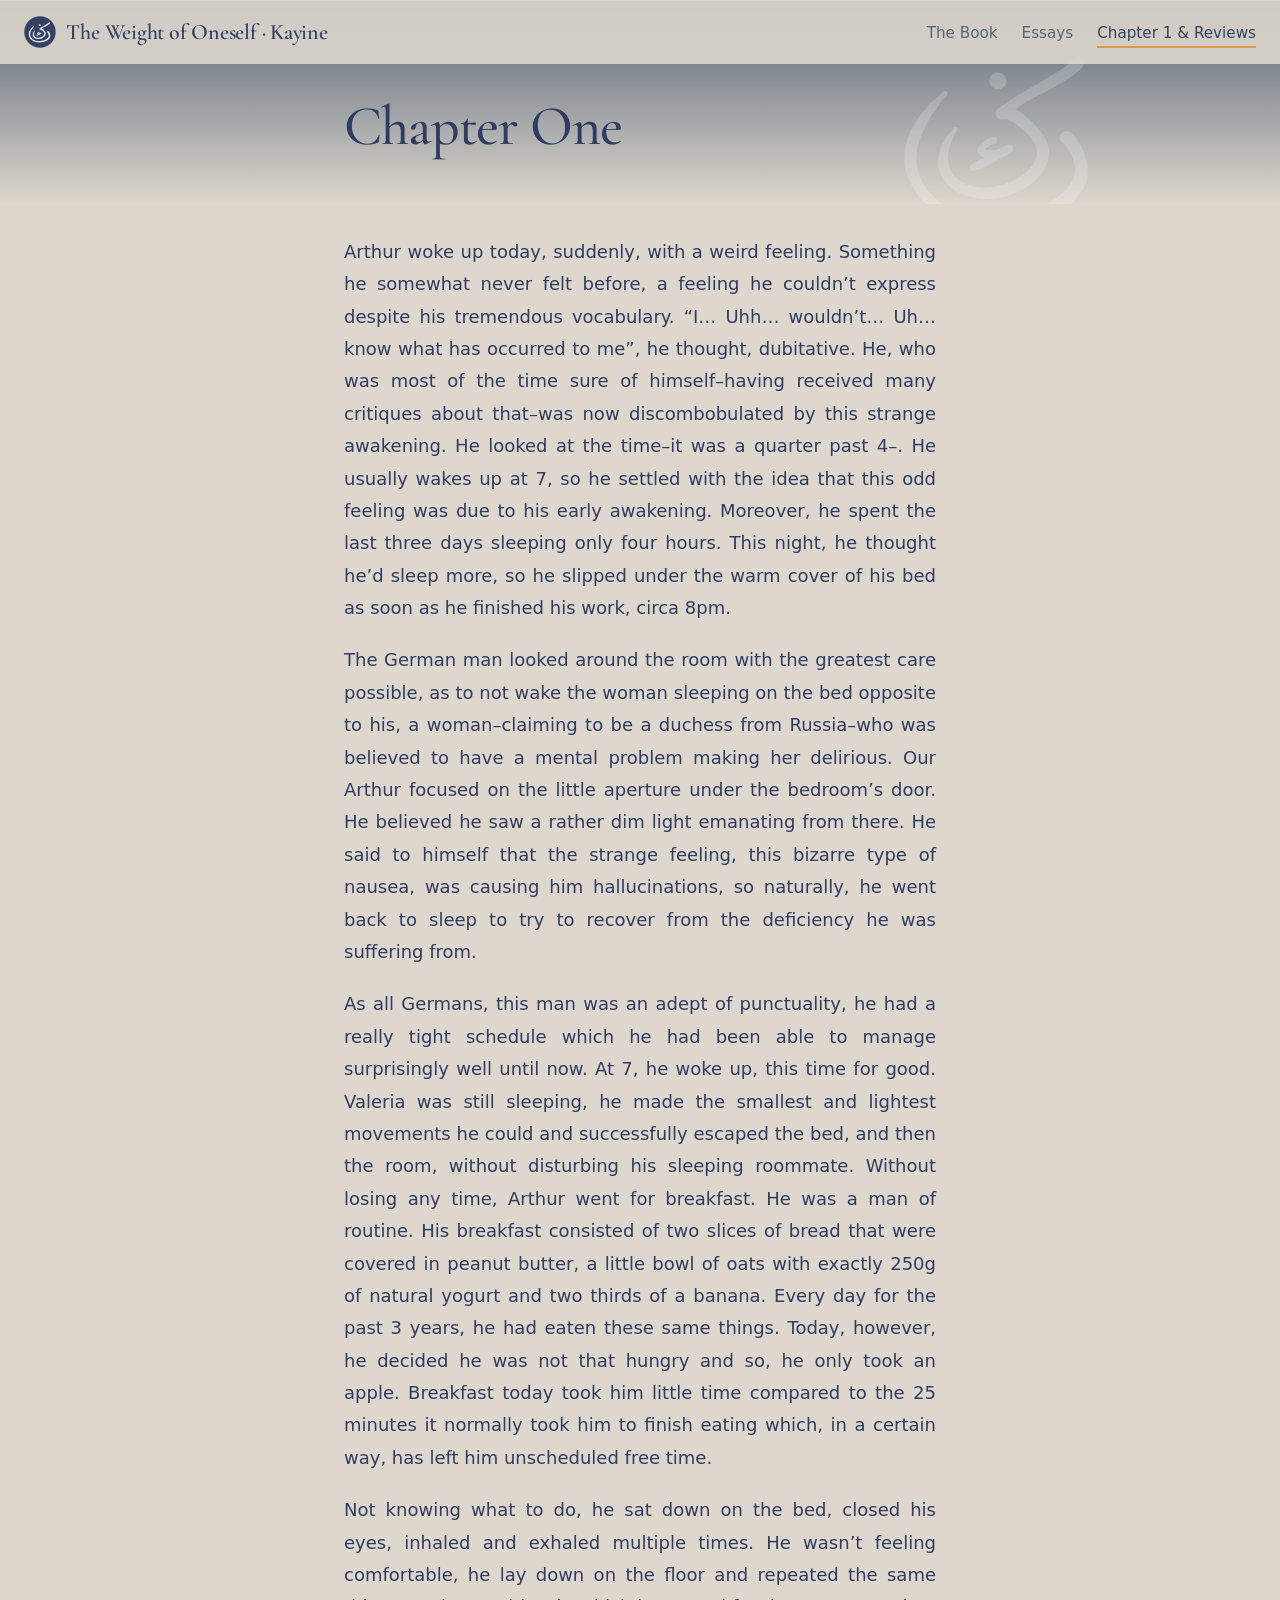
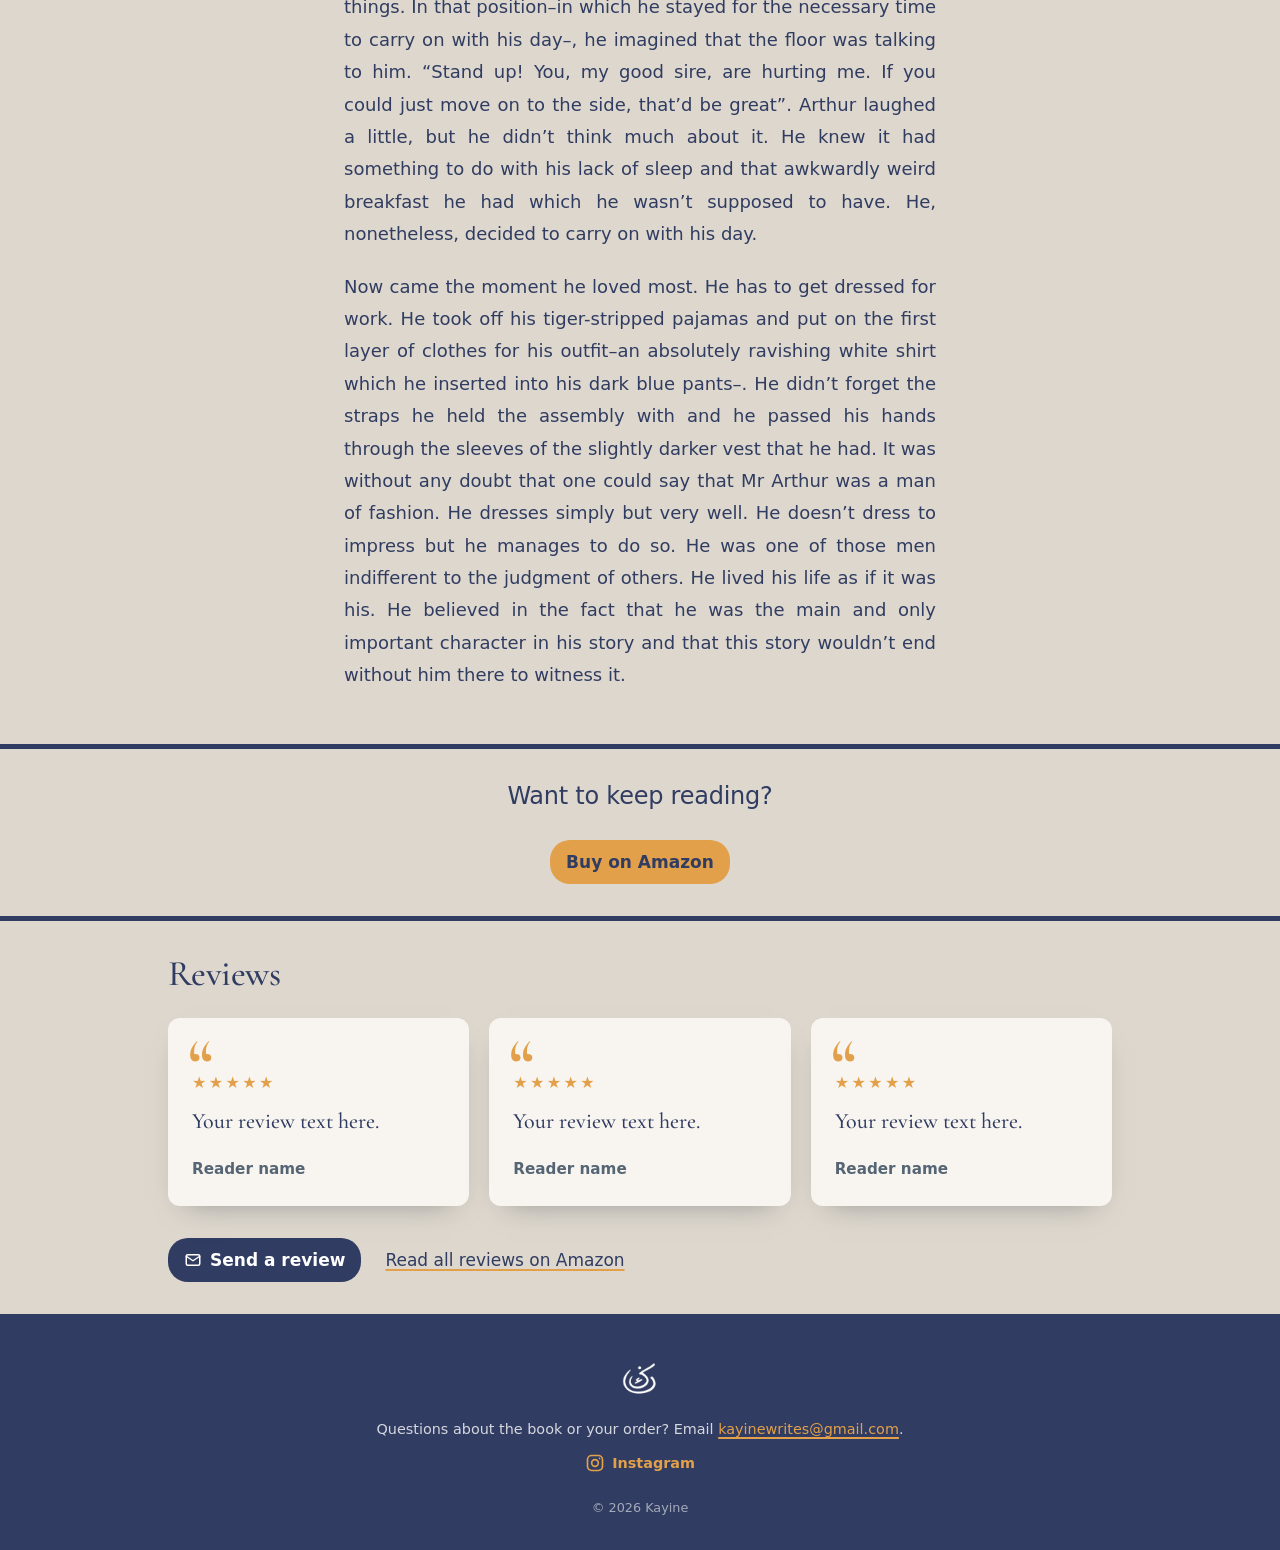
==== chapter-1.html @ fe07bfbf "Add files via upload" ====
<!DOCTYPE html>
<html lang="en">
<head>
<meta charset="utf-8">
<meta name="viewport" content="width=device-width, initial-scale=1, viewport-fit=cover">
<title>Chapter 1 & Reviews – The Weight of Oneself</title>
<meta name="description" content="Read the first chapter of The Weight of Oneself by Kayine, and what readers say.">
<link rel="preconnect" href="https://fonts.googleapis.com">
<link href="https://fonts.googleapis.com/css2?family=Cormorant+Garamond:wght@500;600&display=swap" rel="stylesheet">
<link rel="icon" href="favicon.ico" sizes="any">
<link rel="icon" type="image/png" sizes="32x32" href="favicon-32.png">
<link rel="apple-touch-icon" href="apple-touch-icon.png">
<link rel="stylesheet" href="style.css">
</head>
<body>
<nav><div class="wrap"><a class="brand" href="index.html"><img class="brand-logo" src="logo.png" alt="" width="32" height="32"><span>The Weight of Oneself · Kayine</span></a><ul><li><a href="index.html">The Book</a></li><li><a href="essays.html">Essays</a></li><li><a href="chapter-1.html" aria-current="page">Chapter 1 &amp; Reviews</a></li></ul></div></nav>
<main>
<header class="pagehead"><div class="wrap narrow"><h1 class="page">Chapter One</h1></div></header>
<section class="story chapter essayspart"><div class="wrap">
<p>Arthur woke up today, suddenly, with a weird feeling. Something he somewhat never felt before, a feeling he couldn’t express despite his tremendous vocabulary. “I… Uhh… wouldn’t… Uh… know what has occurred to me”, he thought, dubitative. He, who was most of the time sure of himself–having received many critiques about that–was now discombobulated by this strange awakening. He looked at the time–it was a quarter past 4–. He usually wakes up at 7, so he settled with the idea that this odd feeling was due to his early awakening. Moreover, he spent the last three days sleeping only four hours. This night, he thought he’d sleep more, so he slipped under the warm cover of his bed as soon as he finished his work, circa 8pm.</p>
<p>The German man looked around the room with the greatest care possible, as to not wake the woman sleeping on the bed opposite to his, a woman–claiming to be a duchess from Russia–who was believed to have a mental problem making her delirious. Our Arthur focused on the little aperture under the bedroom’s door. He believed he saw a rather dim light emanating from there. He said to himself that the strange feeling, this bizarre type of nausea, was causing him hallucinations, so naturally, he went back to sleep to try to recover from the deficiency he was suffering from.</p>
<p>As all Germans, this man was an adept of punctuality, he had a really tight schedule which he had been able to manage surprisingly well until now. At 7, he woke up, this time for good. Valeria was still sleeping, he made the smallest and lightest movements he could and successfully escaped the bed, and then the room, without disturbing his sleeping roommate. Without losing any time, Arthur went for breakfast. He was a man of routine. His breakfast consisted of two slices of bread that were covered in peanut butter, a little bowl of oats with exactly 250g of natural yogurt and two thirds of a banana. Every day for the past 3 years, he had eaten these same things. Today, however, he decided he was not that hungry and so, he only took an apple. Breakfast today took him little time compared to the 25 minutes it normally took him to finish eating which, in a certain way, has left him unscheduled free time.</p>
<p>Not knowing what to do, he sat down on the bed, closed his eyes, inhaled and exhaled multiple times. He wasn’t feeling comfortable, he lay down on the floor and repeated the same things. In that position–in which he stayed for the necessary time to carry on with his day–, he imagined that the floor was talking to him. “Stand up! You, my good sire, are hurting me. If you could just move on to the side, that’d be great”. Arthur laughed a little, but he didn’t think much about it. He knew it had something to do with his lack of sleep and that awkwardly weird breakfast he had which he wasn’t supposed to have. He, nonetheless, decided to carry on with his day.</p>
<p>Now came the moment he loved most. He has to get dressed for work. He took off his tiger-stripped pajamas and put on the first layer of clothes for his outfit–an absolutely ravishing white shirt which he inserted into his dark blue pants–. He didn’t forget the straps he held the assembly with and he passed his hands through the sleeves of the slightly darker vest that he had. It was without any doubt that one could say that Mr Arthur was a man of fashion. He dresses simply but very well. He doesn’t dress to impress but he manages to do so. He was one of those men indifferent to the judgment of others. He lived his life as if it was his. He believed in the fact that he was the main and only important character in his story and that this story wouldn’t end without him there to witness it.</p>
</div></section>
<section class="cta"><div class="wrap"><p>Want to keep reading?</p>
<a class="buy" href="https://amzn.eu/d/0gb8DovP" target="_blank" rel="noopener">Buy on Amazon</a></div></section>
<section class="story"><div class="wrap wide">
<h2>Reviews</h2>
<!-- Example of how reviews look. Real reviews are added in reviews.js and replace these three. -->
<div class="reviews" id="reviews">
<figure class="review"><div class="stars" role="img" aria-label="5 out of 5 stars">★★★★★</div><blockquote>Your review text here.</blockquote><figcaption>Reader name</figcaption></figure>
<figure class="review"><div class="stars" role="img" aria-label="5 out of 5 stars">★★★★★</div><blockquote>Your review text here.</blockquote><figcaption>Reader name</figcaption></figure>
<figure class="review"><div class="stars" role="img" aria-label="5 out of 5 stars">★★★★★</div><blockquote>Your review text here.</blockquote><figcaption>Reader name</figcaption></figure>
</div>
<div class="actions">
<a class="buy dark" href="mailto:kayinewrites@gmail.com?subject=Review%20of%20The%20Weight%20of%20Oneself&body=Your%20name%3A%0A%0AYour%20review%3A%0A"><svg viewBox="0 0 24 24" width="18" height="18" fill="none" stroke="currentColor" stroke-width="2" stroke-linecap="round" stroke-linejoin="round" aria-hidden="true"><rect x="3" y="5" width="18" height="14" rx="2"/><path d="m3 7 9 6 9-6"/></svg>Send a review</a>
<a href="https://amzn.eu/d/0gb8DovP" target="_blank" rel="noopener">Read all reviews on Amazon</a>
</div>
<script src="reviews.js"></script>
</div></section>
</main>
<footer>
<img class="foot-mark" src="mark-white.png" alt="Kayine" width="48" height="48">
<p class="contact">Questions about the book or your order? Email <a href="mailto:kayinewrites@gmail.com">kayinewrites@gmail.com</a>.</p>
<p class="social"><a href="https://www.instagram.com/itskayine/" target="_blank" rel="noopener" aria-label="Kayine on Instagram"><svg viewBox="0 0 24 24" width="20" height="20" fill="none" stroke="currentColor" stroke-width="2" stroke-linecap="round" stroke-linejoin="round" aria-hidden="true"><rect x="3" y="3" width="18" height="18" rx="5"/><circle cx="12" cy="12" r="4"/><circle cx="17.5" cy="6.5" r="1" fill="currentColor" stroke="none"/></svg><span>Instagram</span></a></p>
<p class="copy">© 2026 Kayine</p>
</footer>
</body>
</html>
---- style.css ----
/* Design tokens (colors, fonts) */
:root{
  color-scheme: light;
  --bg: #f8f5f0;
  --ink: #303c61;
  --soft: #566574;
  --link: #303c61;
  --lamp: #e3a04a;
  --lampink: #303c61;
  --haze: #e9eef3;
  --brand: #303c61;
  --line: #ddd7cd;
  --serif: "Cormorant Garamond", Georgia, "Times New Roman", serif;
  --sans: system-ui, -apple-system, "Segoe UI", Roboto, sans-serif;
  box-sizing: border-box;
  padding-top: env(safe-area-inset-top, 0px);
  padding-bottom: env(safe-area-inset-bottom, 0px);
}

/* Base */
html{
  height: 100%;
  scroll-padding-top: env(safe-area-inset-top, 0px);
}

*,
*::before,
*::after{
  box-sizing: inherit;
}

body{
  margin: 0;
  background: var(--bg);
  color: var(--ink);
  font: 400 1.0625rem/1.65 var(--sans);
  letter-spacing: 0;
  -webkit-font-smoothing: antialiased;
  display: flex;
  flex-direction: column;
  min-height: 100%;
}

/* Links */
a,
a:visited{
  color: var(--link);
  text-decoration: underline;
  text-decoration-color: var(--lamp);
  text-decoration-thickness: 2px;
  text-underline-offset: .2em;
}

a:hover{
  color: var(--ink);
  text-decoration-color: var(--ink);
}

a:focus-visible{
  outline: 3px solid var(--ink);
  outline-offset: 3px;
}

/* Layout */
.wrap{
  max-width: 62rem;
  margin: 0 auto;
  padding: 0 1.5rem;
}

/* Navigation */
nav{
  border-bottom: 1px solid var(--line);
}

nav .wrap{
  display: flex;
  flex-wrap: wrap;
  gap: .5rem 1.75rem;
  align-items: center;
  justify-content: space-between;
  padding-top: 1rem;
  padding-bottom: 1rem;
  position: fixed;
  top: 0;
  left: 0;
  right: 0;
  width: 100%;
  max-width: none;
  z-index: 10;
  opacity: .9;
  background: var(--line);
  padding-top: calc(1rem + env(safe-area-inset-top, 0px));
  view-transition-name: site-nav;
}

nav a,
nav a:visited{
  text-decoration: none;
}

.brand,
.brand:visited{
  display: inline-flex;
  align-items: center;
  gap: .65rem;
  font: 600 1.375rem/1.2 var(--serif);
  letter-spacing: -.01em;
  color: var(--ink);
}

nav ul{
  display: flex;
  gap: 1.5rem;
  list-style: none;
  margin: 0;
  padding: 0;
  flex-wrap: wrap;
}

nav a:not(.brand),
nav a:not(.brand):visited{
  color: var(--soft);
  font-size: .95rem;
  padding: .25rem 0;
  border-bottom: 2px solid transparent;
}

nav a[aria-current="page"],
nav a[aria-current="page"]:visited{
  color: var(--link);
  border-color: var(--lamp);
}

nav a:not(.brand):hover{
  color: var(--ink);
}

/* Home page hero */
.hero{
  background: linear-gradient(180deg, var(--soft), var(--line));
  padding: 6rem 0 4.5rem;
}

.hero .wrap{
  display: grid;
  grid-template-columns: minmax(0, 5fr) minmax(0, 6fr);
  gap: 3.5rem;
  align-items: center;
}

.cover{
  width: 100%;
  max-width: 23rem;
  height: auto;
  display: block;
  margin: 0 auto;
  border-radius: 2px;
  box-shadow: 0 30px 60px -20px rgba(29, 39, 51, .45), 0 8px 20px -8px rgba(29, 39, 51, .3);
}

/* Headings */
h1,
h2{
  font-family: var(--serif);
  font-optical-sizing: auto;
  font-weight: 500;
}

/* Headings */
h1{
  font-size: clamp(2.75rem, 7vw, 5rem);
  line-height: 1.05;
  letter-spacing: -.02em;
  margin: 0 0 1rem;
}

h1.page{
  font-size: clamp(2.25rem, 5vw, 3.5rem);
}

h2{
  font-size: 2.25rem;
  line-height: 1.15;
  letter-spacing: -.015em;
  margin: 0 0 1.5rem;
}

/* Hero text */
.by{
  font-size: 1.125rem;
  color: var(--soft);
  margin: 0 0 1.75rem;
}

.hook{
  font-size: 1.375rem;
  line-height: 1.45;
  margin: 0 0 2.25rem;
  max-width: 30rem;
}

/* Buttons */
.buy,
.buy:visited{
  display: inline-block;
  background: var(--lamp);
  color: var(--lampink);
  font-weight: 600;
  text-decoration: none;
  padding: 0.5rem 1rem;
  border-radius: 20px;
  transition: transform .5s ease-out, box-shadow .15s;
}

.buy.dark,
.buy.dark:visited{
  display: inline-flex;
  align-items: center;
  gap: .5rem;
  background: var(--brand);
  color: #fff;
}

.buy.dark:hover{
  color: #fff;
  box-shadow: 0 10px 24px -10px var(--brand);
}

.buy:hover{
  transform: translateY(-2px);
  box-shadow: 0 10px 24px -10px var(--lamp);
}

.buy:active{
  transform: scale(.97);
}

/* Small text */
.fmt{
  display: block;
  margin-top: .9rem;
  font-size: .95rem;
  color: var(--soft);
}

/* Content sections */
section.story{
  padding: 2rem 0;
  border-top: 5px solid var(--ink);
  background: var(--line);
}

/* No divider line between a page header and the first section */
section.story.essayspart{
  border-top: 0;
}

section.story .wrap,
.narrow{
  max-width: 40rem;
}

/* Essays and Chapter 1 page header */
.pagehead{
  position: relative;
  overflow: hidden;
  padding: 6rem 0 2rem;
  background: linear-gradient(180deg, var(--soft), var(--line));
}

.pagehead .wrap{
  position: relative;
  z-index: 1;
}

.pagehead::after{
  content: "";
  position: absolute;
  right: max(1rem, calc(50% - 31rem));
  bottom: -35%;
  width: 17rem;
  height: 17rem;
  background: url(mark-white.png) center / contain no-repeat;
  opacity: .2;
  pointer-events: none;
}

.pagehead p{
  font-size: 1.25rem;
  line-height: 1.5;
  color: var(--ink);
  max-width: 34rem;
  margin: 0;
}

.story p{
  margin: 0 0 1.25rem;
  max-width: 36rem;
}

/* Chapter 1 text */
.chapter p{
  font-size: 1.125rem;
  line-height: 1.8;
  max-width: none;
  text-align: justify;
  hyphens: auto;
  -webkit-hyphens: auto;
}

/* Reviews */
blockquote{
  margin: 0 0 1.75rem;
  padding: 0 0 0 1.25rem;
  border-left: 3px solid var(--lamp);
  font-size: 1.2rem;
  line-height: 1.55;
  font-style: italic;
}

blockquote cite{
  display: block;
  margin-top: .5rem;
  font-size: .95rem;
  color: var(--soft);
  font-style: normal;
}

/* Call to action */
.cta{
  padding: 2rem 0 2rem;
  text-align: center;
  border-top: 5px solid var(--ink);
  background: var(--line);
}

.cta p{
  font-size: 1.5rem;
  line-height: 1.3;
  font-weight: 500;
  letter-spacing: -.01em;
  margin: 0 0 1.75rem;
}

/* Footer */
footer{
  padding: 2.5rem 1.5rem 2rem;
  text-align: center;
  color: rgba(255, 255, 255, .8);
  font-size: .9rem;
  background: var(--brand);
}

footer p{
  margin: 0 0 .6rem;
}

footer a,
footer a:visited{
  color: var(--lamp);
  text-decoration-color: var(--lamp);
}

footer a:hover{
  color: #fff;
  text-decoration-color: #fff;
}

footer a:focus-visible{
  outline-color: #fff;
}

.foot-mark{
  display: block;
  width: 3rem;
  height: 3rem;
  margin: 0 auto 1rem;
}

footer .social a{
  display: inline-flex;
  align-items: center;
  gap: .45rem;
  text-decoration: none;
  font-weight: 600;
}

footer .copy{
  margin: 1rem 0 0;
  font-size: .8rem;
  opacity: .7;
}

/* Small screens */
@media (max-width:760px){
  .hero{
    padding: 6.5rem 0 3rem;
  }

  .pagehead{
    padding: 6.5rem 0 3rem;
  }

  .hero .wrap{
    grid-template-columns: 1fr;
    gap: 2.25rem;
    text-align: center;
  }

  .hook{
    margin-left: auto;
    margin-right: auto;
  }

  .cover{
    max-width: 15rem;
  }
}

/* Reduced motion */
@media (prefers-reduced-motion:reduce){
  .buy,
  .buy:hover,
  .buy:active{
    transition: none;
    transform: none;
  }

  ::view-transition-group(*),
  ::view-transition-old(*),
  ::view-transition-new(*){
    animation: none;
  }
}

/* Smooth page transitions */
@view-transition{
  navigation: auto;
}

::view-transition-old(root),
::view-transition-new(root){
  animation-duration: .4s;
  animation-timing-function: ease-in-out;
}

/* Fade-in fallback for browsers without page transitions */
@keyframes page-in{
  from{
    opacity: 0;
  }

  to{
    opacity: 1;
  }
}

@supports not (view-transition-name:none){
  body{
    animation: page-in .4s ease-out;
  }
}

/* Keep the footer at the bottom of short pages */
main{
  flex: 1 0 auto;
  display: flex;
  flex-direction: column;
}

main > section:last-child{
  flex: 1 0 auto;
}

/* Essay cards */
section.story .wrap.wide{
  max-width: 62rem;
}

.cards{
  display: grid;
  grid-template-columns: repeat(3, minmax(0, 1fr));
  gap: 1.25rem;
  margin: 0 0 2.5rem;
}

a.card,
a.card:visited,
a.card:hover{
  position: relative;
  display: flex;
  flex-direction: column;
  justify-content: flex-end;
  min-height: 18rem;
  padding: 1.25rem;
  border-radius: 12px;
  overflow: hidden;
  color: #fff;
  text-decoration: none;
  background: linear-gradient(180deg, rgba(20, 27, 36, 0) 35%, rgba(20, 27, 36, .85) 100%), var(--card-bg);
  background-size: cover;
  background-position: center;
  transition: transform .3s ease-out, box-shadow .3s ease-out;
}

a.card:hover{
  transform: translateY(-4px);
  box-shadow: 0 16px 32px -16px rgba(29, 39, 51, .55);
}

.card-meta{
  display: block;
  margin-bottom: .35rem;
  font-size: .8rem;
  opacity: .85;
}

.card-title{
  margin: 0 0 .75rem;
  font-family: var(--serif);
  font-size: 1.5rem;
  font-weight: 600;
  line-height: 1.2;
  letter-spacing: -.01em;
}

.card-tags{
  display: block;
  font-size: .7rem;
  font-weight: 600;
  letter-spacing: .08em;
  text-transform: uppercase;
  color: var(--lamp);
}

@media (max-width:760px){
  .cards{
    grid-template-columns: 1fr;
  }

  a.card,
  a.card:visited,
  a.card:hover{
    min-height: 14rem;
  }
}

@media (prefers-reduced-motion:reduce){
  a.card,
  a.card:hover{
    transition: none;
    transform: none;
  }
}

/* Essays closing panel */
section.closing{
  padding: 1rem 0 3rem;
  background: var(--line);
}

.panel{
  position: relative;
  overflow: hidden;
  padding: 3.5rem 1.5rem;
  border-radius: 16px;
  background: var(--brand);
  color: #fff;
  text-align: center;
}

.panel::before{
  content: "";
  position: absolute;
  inset: 0;
  background: url(mark-white.png) no-repeat right -3rem center / 20rem;
  opacity: .08;
  pointer-events: none;
}

.panel p{
  position: relative;
  max-width: 32rem;
  margin: 0 auto 1.75rem;
  font: 500 1.625rem/1.3 var(--serif);
  letter-spacing: -.01em;
}

.panel .buy{
  position: relative;
}

/* Reviews */
blockquote{
  margin: 0 0 1.75rem;
  padding: 0 0 0 1.25rem;
  border-left: 3px solid var(--lamp);
  font-size: 1.2rem;
  line-height: 1.55;
  font-style: italic;
}

blockquote cite{
  display: block;
  margin-top: .5rem;
  font-size: .95rem;
  color: var(--soft);
  font-style: normal;
}

/* Call to action */
.cta{
  padding: 2rem 0 2rem;
  text-align: center;
  border-top: 5px solid var(--ink);
  background: var(--line);
}

.cta p{
  font-size: 1.5rem;
  line-height: 1.3;
  font-weight: 500;
  letter-spacing: -.01em;
  margin: 0 0 1.75rem;
}

/* Footer */
footer{
  padding: 2.5rem 1.5rem 2rem;
  text-align: center;
  color: rgba(255, 255, 255, .8);
  font-size: .9rem;
  background: var(--brand);
}

footer p{
  margin: 0 0 .6rem;
}

footer a,
footer a:visited{
  color: var(--lamp);
  text-decoration-color: var(--lamp);
}

footer a:hover{
  color: #fff;
  text-decoration-color: #fff;
}

footer a:focus-visible{
  outline-color: #fff;
}

.foot-mark{
  display: block;
  width: 3rem;
  height: 3rem;
  margin: 0 auto 1rem;
}

footer .social a{
  display: inline-flex;
  align-items: center;
  gap: .45rem;
  text-decoration: none;
  font-weight: 600;
}

footer .copy{
  margin: 1rem 0 0;
  font-size: .8rem;
  opacity: .7;
}

/* Small screens */
@media (max-width:760px){
  .hero{
    padding: 6.5rem 0 3rem;
  }

  .pagehead{
    padding: 6.5rem 0 3rem;
  }

  .hero .wrap{
    grid-template-columns: 1fr;
    gap: 2.25rem;
    text-align: center;
  }

  .hook{
    margin-left: auto;
    margin-right: auto;
  }

  .cover{
    max-width: 15rem;
  }
}

/* Reduced motion */
@media (prefers-reduced-motion:reduce){
  .buy,
  .buy:hover,
  .buy:active{
    transition: none;
    transform: none;
  }

  ::view-transition-group(*),
  ::view-transition-old(*),
  ::view-transition-new(*){
    animation: none;
  }
}

/* Smooth page transitions */
@view-transition{
  navigation: auto;
}

::view-transition-old(root),
::view-transition-new(root){
  animation-duration: .4s;
  animation-timing-function: ease-in-out;
}

/* Fade-in fallback for browsers without page transitions */
@keyframes page-in{
  from{
    opacity: 0;
  }

  to{
    opacity: 1;
  }
}

@supports not (view-transition-name:none){
  body{
    animation: page-in .4s ease-out;
  }
}

/* Keep the footer at the bottom of short pages */
main{
  flex: 1 0 auto;
  display: flex;
  flex-direction: column;
}

main > section:last-child{
  flex: 1 0 auto;
}

/* Essay cards */
section.story .wrap.wide{
  max-width: 62rem;
}

.cards{
  display: grid;
  grid-template-columns: repeat(3, minmax(0, 1fr));
  gap: 1.25rem;
  margin: 0 0 2.5rem;
}

a.card,
a.card:visited,
a.card:hover{
  position: relative;
  display: flex;
  flex-direction: column;
  justify-content: flex-end;
  min-height: 18rem;
  padding: 1.25rem;
  border-radius: 12px;
  overflow: hidden;
  color: #fff;
  text-decoration: none;
  background: linear-gradient(180deg, rgba(20, 27, 36, 0) 35%, rgba(20, 27, 36, .85) 100%), var(--card-bg);
  background-size: cover;
  background-position: center;
  transition: transform .3s ease-out, box-shadow .3s ease-out;
}

a.card:hover{
  transform: translateY(-4px);
  box-shadow: 0 16px 32px -16px rgba(29, 39, 51, .55);
}

.card-meta{
  display: block;
  margin-bottom: .35rem;
  font-size: .8rem;
  opacity: .85;
}

.card-title{
  margin: 0 0 .75rem;
  font-family: var(--serif);
  font-size: 1.5rem;
  font-weight: 600;
  line-height: 1.2;
  letter-spacing: -.01em;
}

.card-tags{
  display: block;
  font-size: .7rem;
  font-weight: 600;
  letter-spacing: .08em;
  text-transform: uppercase;
  color: var(--lamp);
}

@media (max-width:760px){
  .cards{
    grid-template-columns: 1fr;
  }

  a.card,
  a.card:visited,
  a.card:hover{
    min-height: 14rem;
  }
}

@media (prefers-reduced-motion:reduce){
  a.card,
  a.card:hover{
    transition: none;
    transform: none;
  }
}

/* Essays closing panel */
section.closing{
  padding: 1rem 0 3rem;
  background: var(--line);
}

.panel{
  position: relative;
  overflow: hidden;
  padding: 3.5rem 1.5rem;
  border-radius: 16px;
  background: var(--brand);
  color: #fff;
  text-align: center;
}

.panel::before{
  content: "";
  position: absolute;
  inset: 0;
  background: url(mark-white.png) no-repeat right -3rem center / 20rem;
  opacity: .08;
  pointer-events: none;
}

.panel p{
  position: relative;
  max-width: 32rem;
  margin: 0 auto 1.75rem;
  font: 500 1.625rem/1.3 var(--serif);
  letter-spacing: -.01em;
}

.panel .buy,
.panel .buy:visited{
  position: relative;
  background: var(--lamp);
  color: var(--lampink);
  font-weight: 600;
}

/* Reviews */
.reviews{
  display: grid;
  grid-template-columns: repeat(3, minmax(0, 1fr));
  gap: 1.25rem;
  margin: 0 0 2rem;
}

.review{
  position: relative;
  display: flex;
  flex-direction: column;
  margin: 0;
  padding: 3.25rem 1.5rem 1.5rem;
  border-radius: 12px;
  background: var(--bg);
  box-shadow: 0 12px 28px -18px rgba(29, 39, 51, .5);
}

.review::before{
  content: "\201C";
  position: absolute;
  top: .6rem;
  left: 1.25rem;
  font: 600 4.5rem/1 var(--serif);
  color: var(--lamp);
}

.review .stars{
  margin-bottom: .6rem;
  color: var(--lamp);
  font-size: 1rem;
  letter-spacing: .15em;
}

.review blockquote{
  flex: 1;
  margin: 0 0 1.25rem;
  padding: 0;
  border: 0;
  font: 500 1.375rem/1.4 var(--serif);
  font-style: normal;
}

.review figcaption{
  font-size: .95rem;
  font-weight: 600;
  color: var(--soft);
}

.actions{
  display: flex;
  flex-wrap: wrap;
  align-items: center;
  gap: 1rem 1.5rem;
}

@media (max-width:760px){
  .reviews{
    grid-template-columns: 1fr;
  }

  .pagehead::after{
    width: 11rem;
    height: 11rem;
  }

  .brand span{
    font-size: 1.125rem;
  }
}
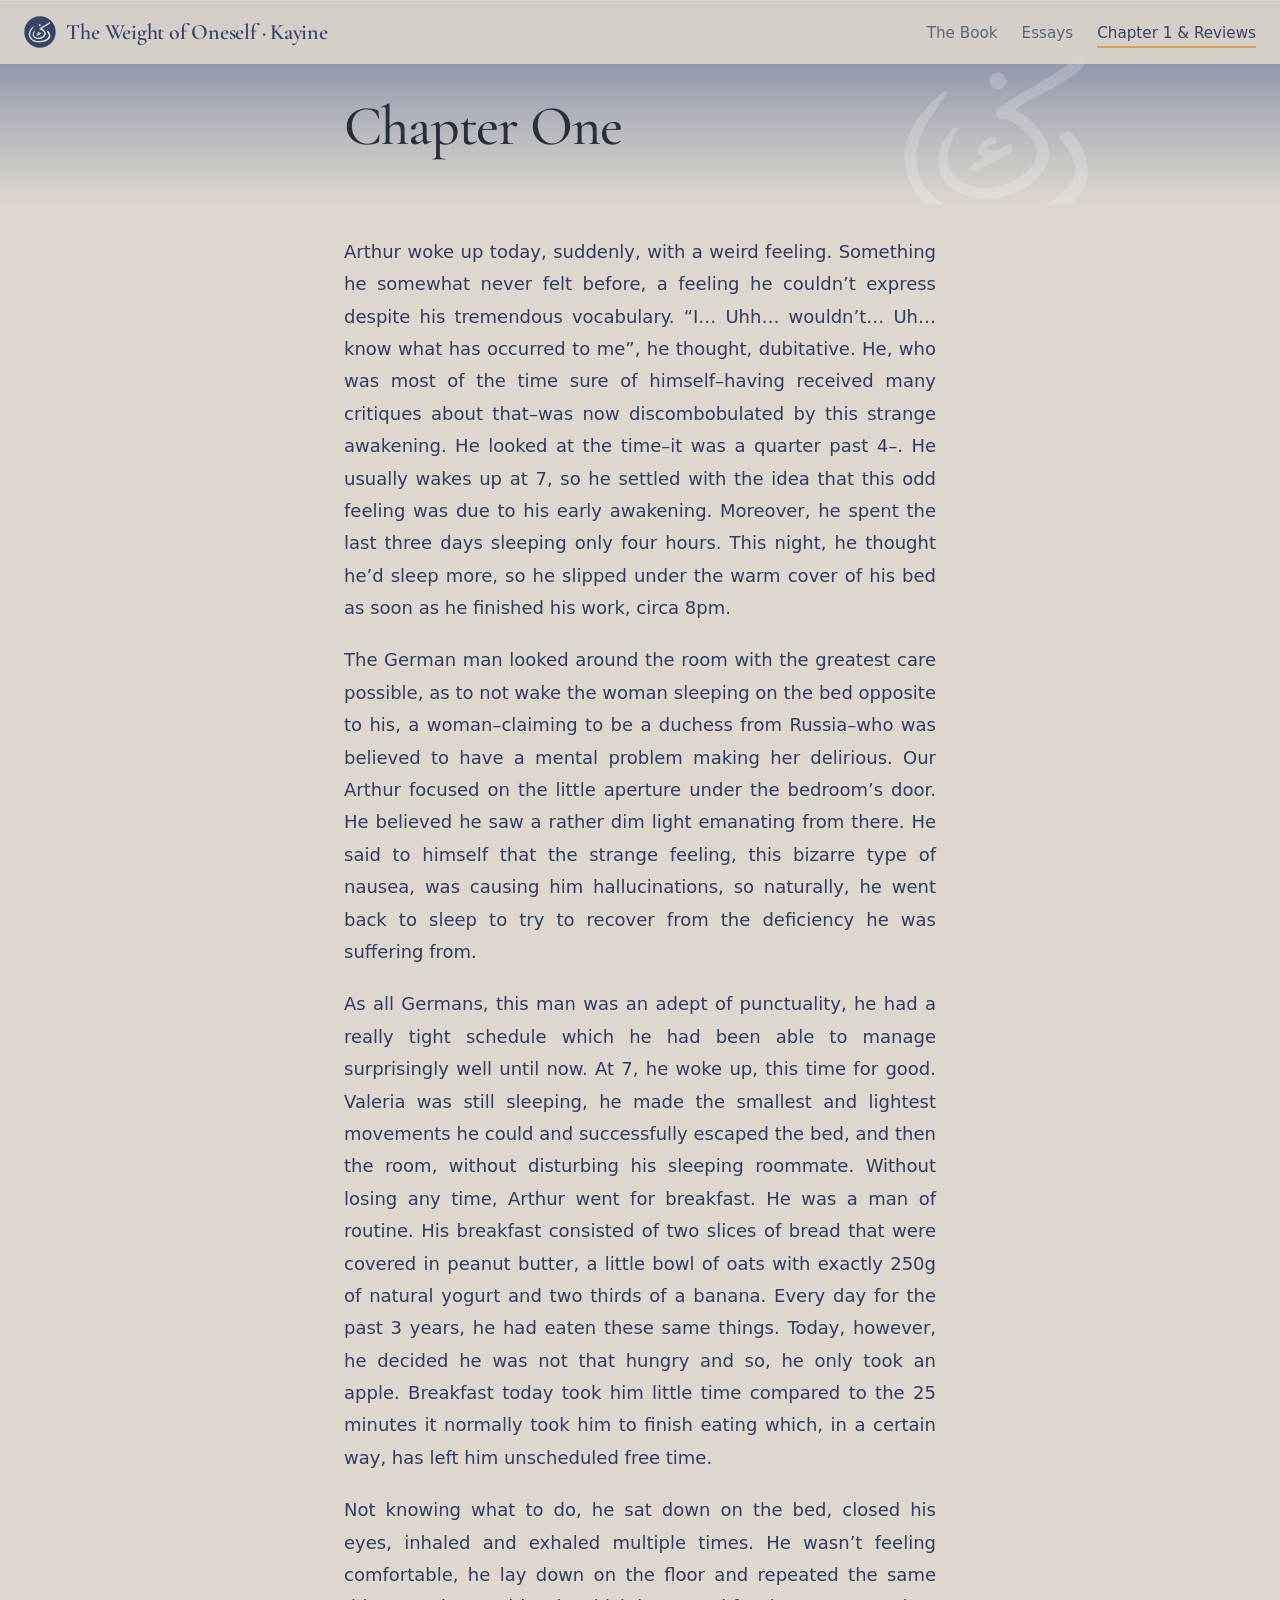
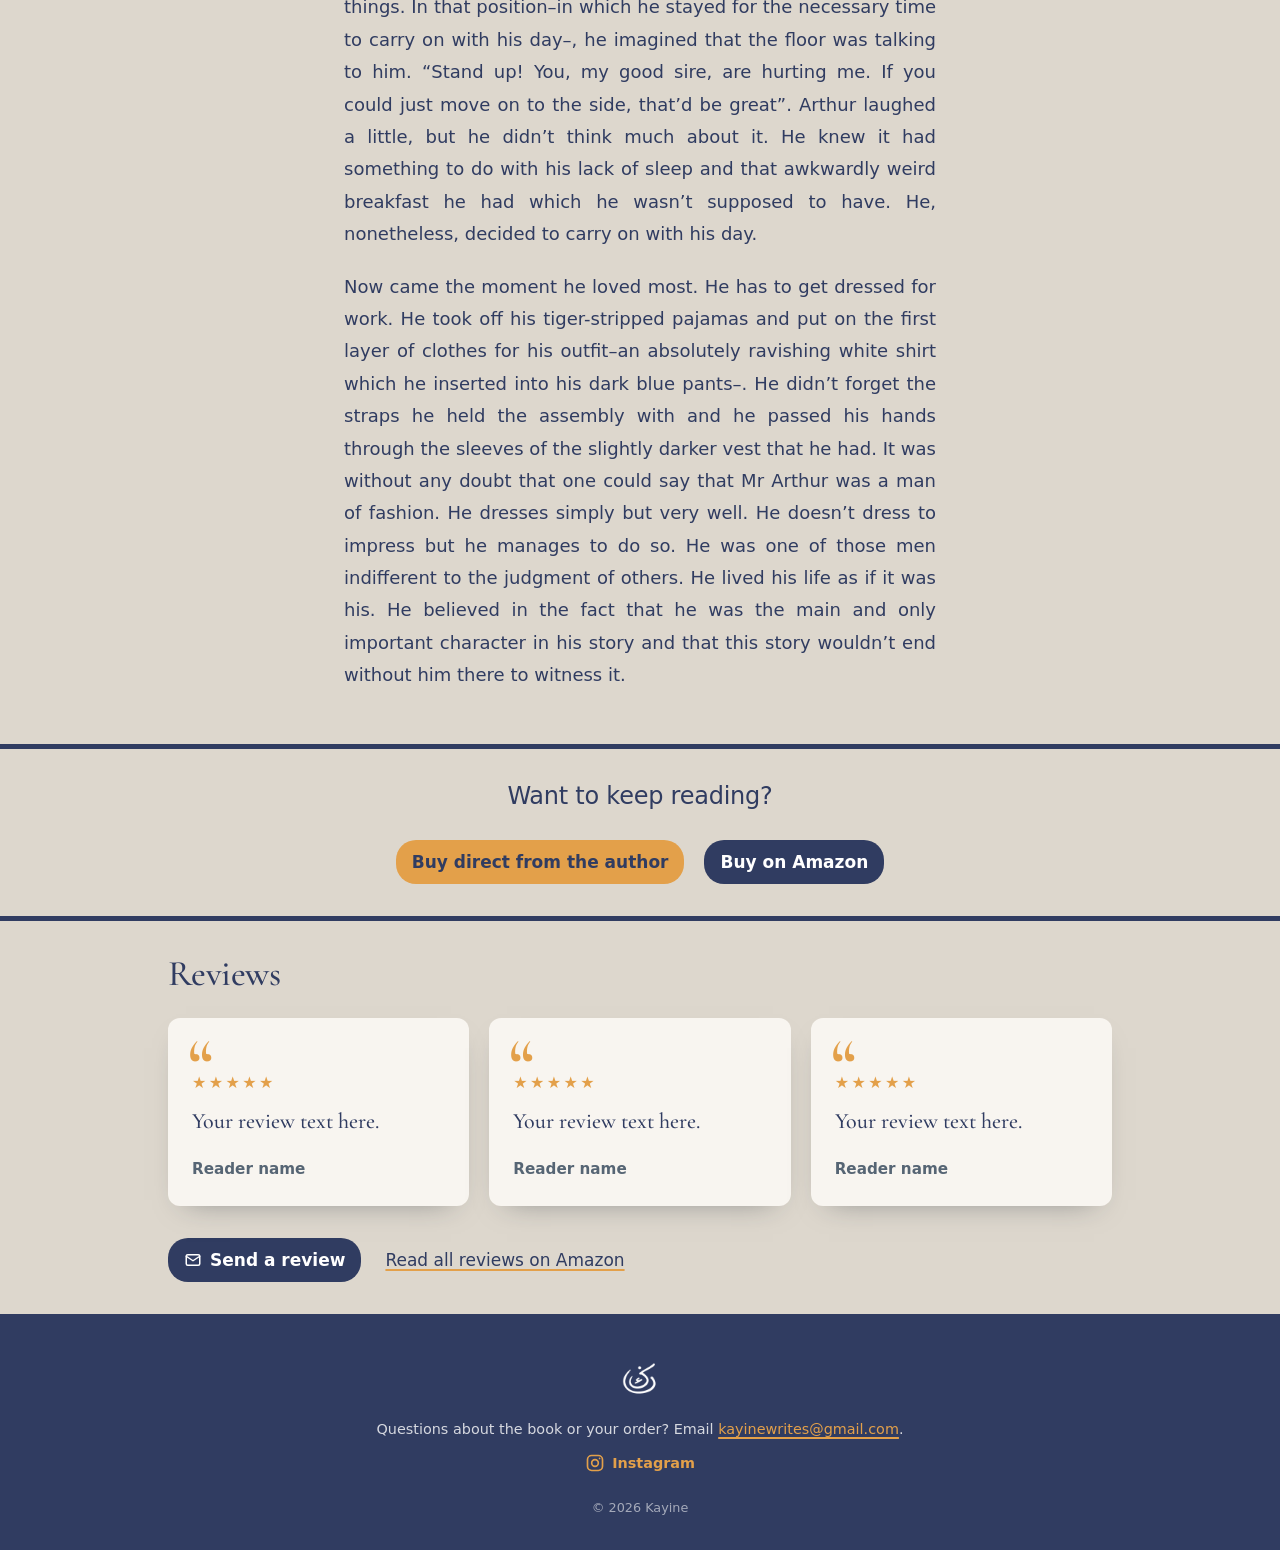
==== commit cad9e472: "Add files via upload" ====
--- a/chapter-1.html
+++ b/chapter-1.html
@@ -11,6 +11,7 @@
 <link rel="icon" type="image/png" sizes="32x32" href="favicon-32.png">
 <link rel="apple-touch-icon" href="apple-touch-icon.png">
 <link rel="stylesheet" href="style.css">
+<script src="https://assets.lemonsqueezy.com/lemon.js" defer></script>
 </head>
 <body>
 <nav><div class="wrap"><a class="brand" href="index.html"><img class="brand-logo" src="logo.png" alt="" width="32" height="32"><span>The Weight of Oneself · Kayine</span></a><ul><li><a href="index.html">The Book</a></li><li><a href="essays.html">Essays</a></li><li><a href="chapter-1.html" aria-current="page">Chapter 1 &amp; Reviews</a></li></ul></div></nav>
@@ -24,7 +25,7 @@
 <p>Now came the moment he loved most. He has to get dressed for work. He took off his tiger-stripped pajamas and put on the first layer of clothes for his outfit–an absolutely ravishing white shirt which he inserted into his dark blue pants–. He didn’t forget the straps he held the assembly with and he passed his hands through the sleeves of the slightly darker vest that he had. It was without any doubt that one could say that Mr Arthur was a man of fashion. He dresses simply but very well. He doesn’t dress to impress but he manages to do so. He was one of those men indifferent to the judgment of others. He lived his life as if it was his. He believed in the fact that he was the main and only important character in his story and that this story wouldn’t end without him there to witness it.</p>
 </div></section>
 <section class="cta"><div class="wrap"><p>Want to keep reading?</p>
-<a class="buy" href="https://amzn.eu/d/0gb8DovP" target="_blank" rel="noopener">Buy on Amazon</a></div></section>
+<div class="buyrow"><a class="buy lemonsqueezy-button" href="https://itskayine.lemonsqueezy.com/checkout/buy/fc5cb627-309c-48e8-a3e8-735f5376f5bd?embed=1&amp;discount=0">Buy direct from the author</a> <a class="buy dark" href="https://amzn.eu/d/0gb8DovP" target="_blank" rel="noopener">Buy on Amazon</a></div></div></section>
 <section class="story"><div class="wrap wide">
 <h2>Reviews</h2>
 <!-- Example of how reviews look. Real reviews are added in reviews.js and replace these three. -->
--- a/style.css
+++ b/style.css
@@ -9,6 +9,8 @@
   --lampink: #303c61;
   --haze: #e9eef3;
   --brand: #303c61;
+  --title: #27313c;
+  --sky: linear-gradient(180deg, #6d789a 0%, #aeb0ba 55%, var(--line) 100%);
   --line: #ddd7cd;
   --serif: "Cormorant Garamond", Georgia, "Times New Roman", serif;
   --sans: system-ui, -apple-system, "Segoe UI", Roboto, sans-serif;
@@ -138,7 +140,7 @@
 
 /* Home page hero */
 .hero{
-  background: linear-gradient(180deg, var(--soft), var(--line));
+  background: var(--sky);
   padding: 6rem 0 4.5rem;
 }
 
@@ -266,7 +268,7 @@
   position: relative;
   overflow: hidden;
   padding: 6rem 0 2rem;
-  background: linear-gradient(180deg, var(--soft), var(--line));
+  background: var(--sky);
 }
 
 .pagehead .wrap{
@@ -948,3 +950,26 @@
     font-size: 1.125rem;
   }
 }
+
+/* Buy buttons: e-book shop first, Amazon as a quiet alternative */
+.buyrow{
+  display: flex;
+  flex-wrap: wrap;
+  align-items: center;
+  gap: .75rem 1.25rem;
+}
+
+.cta .buyrow{
+  justify-content: center;
+}
+
+@media (max-width:760px){
+  .hero .buyrow{
+    justify-content: center;
+  }
+}
+
+/* Big titles keep the original dark slate */
+h1{
+  color: var(--title);
+}
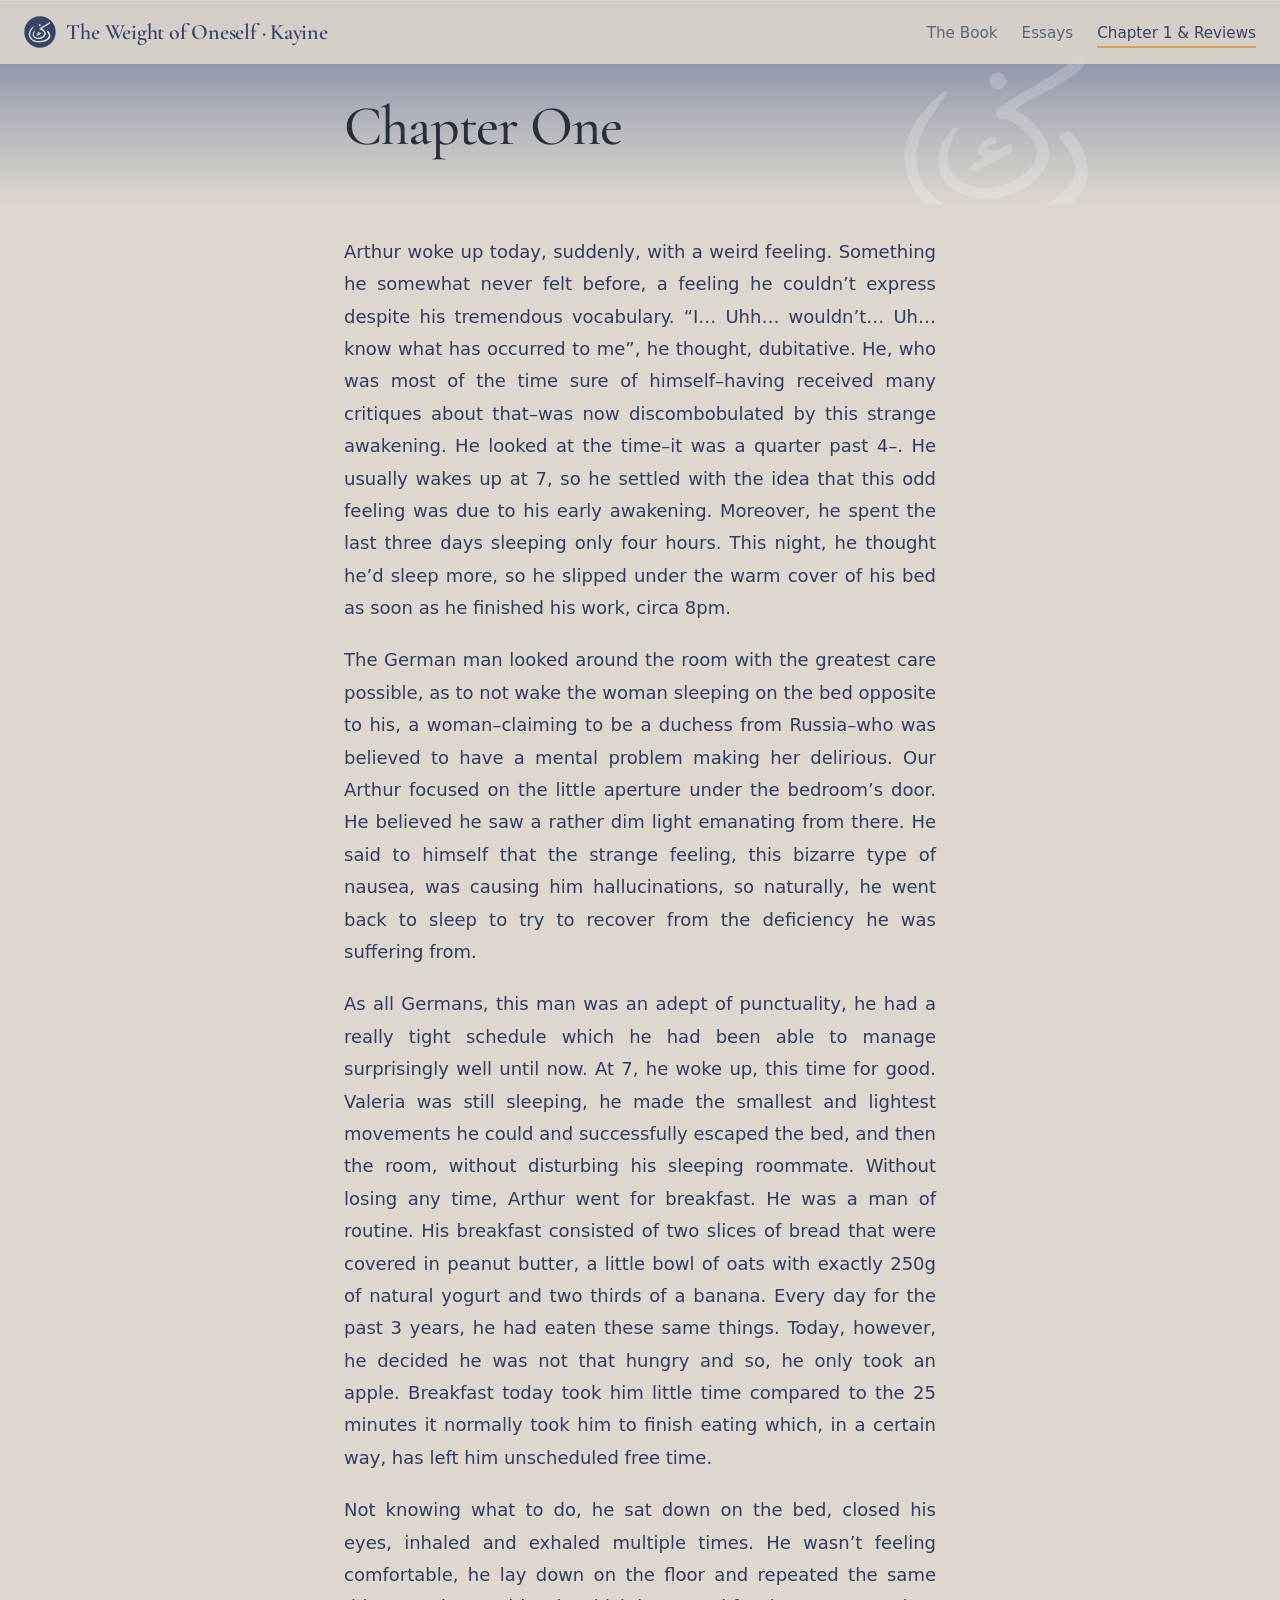
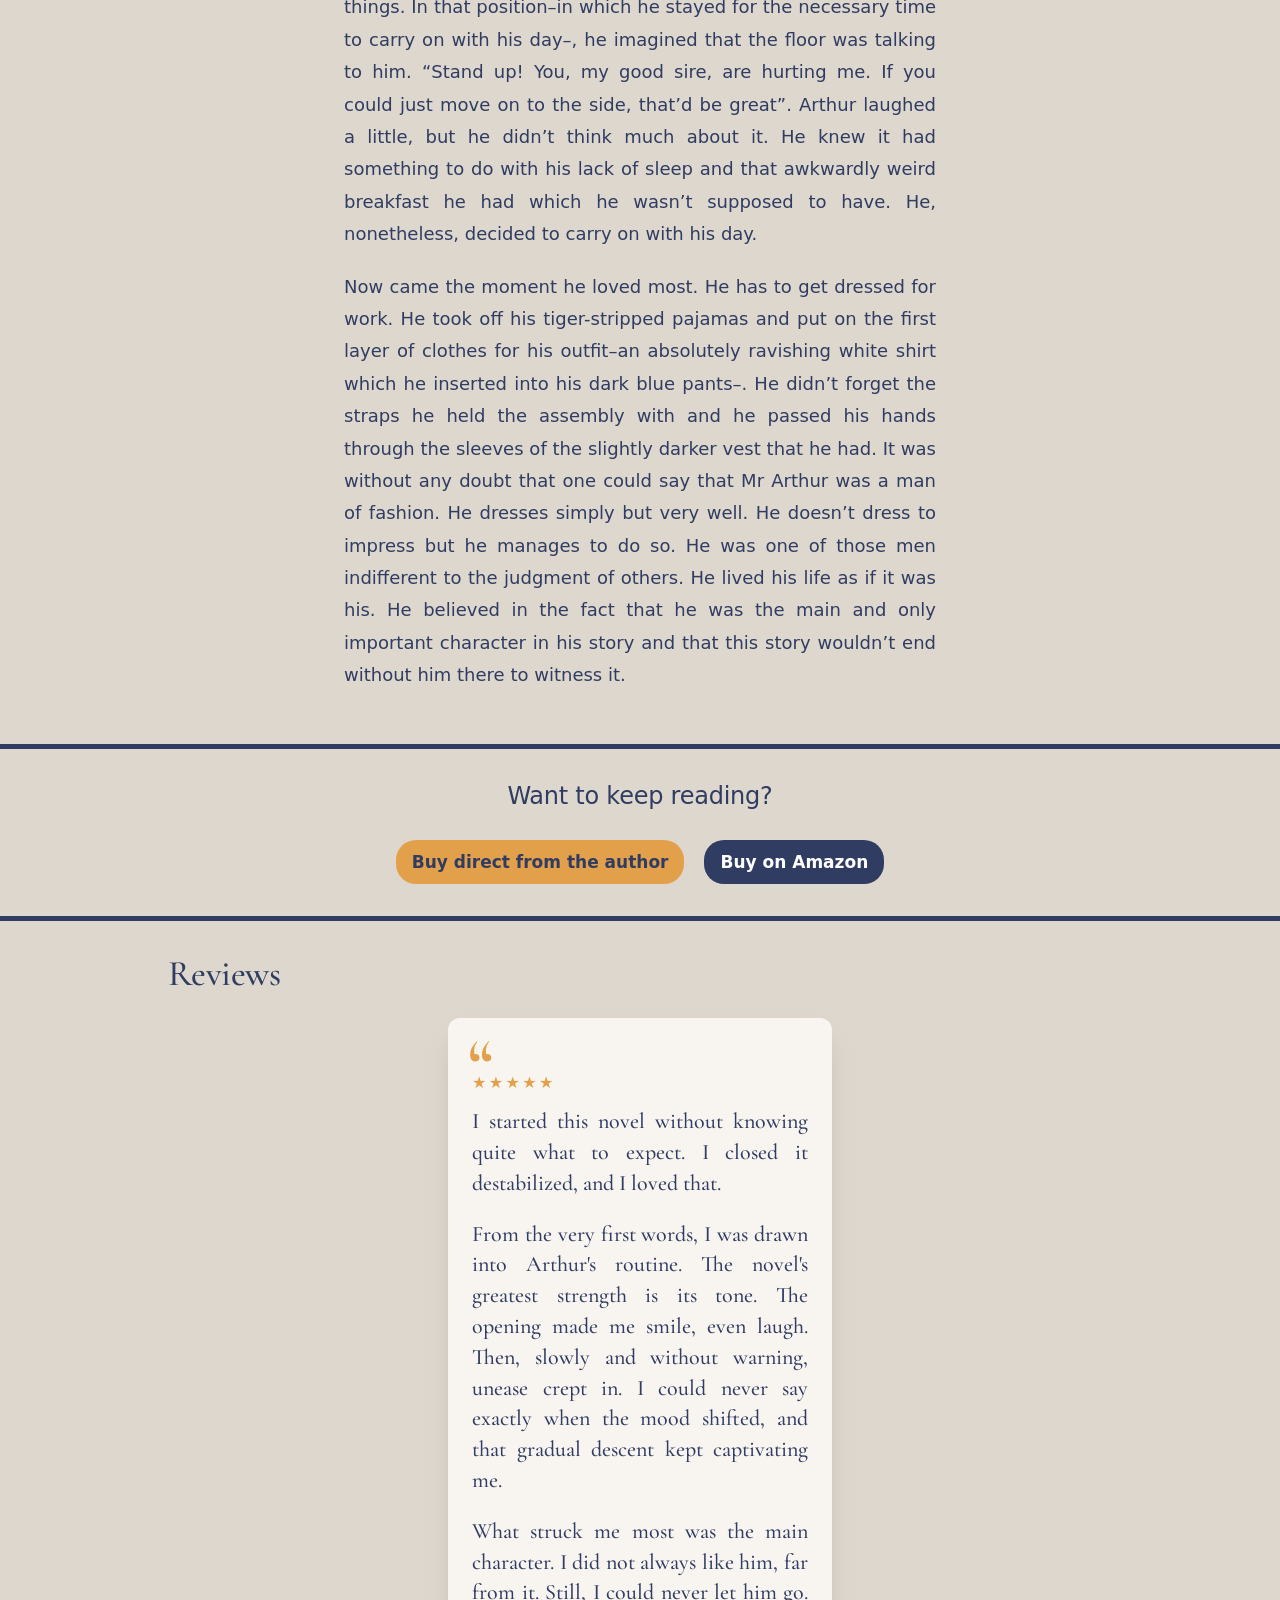
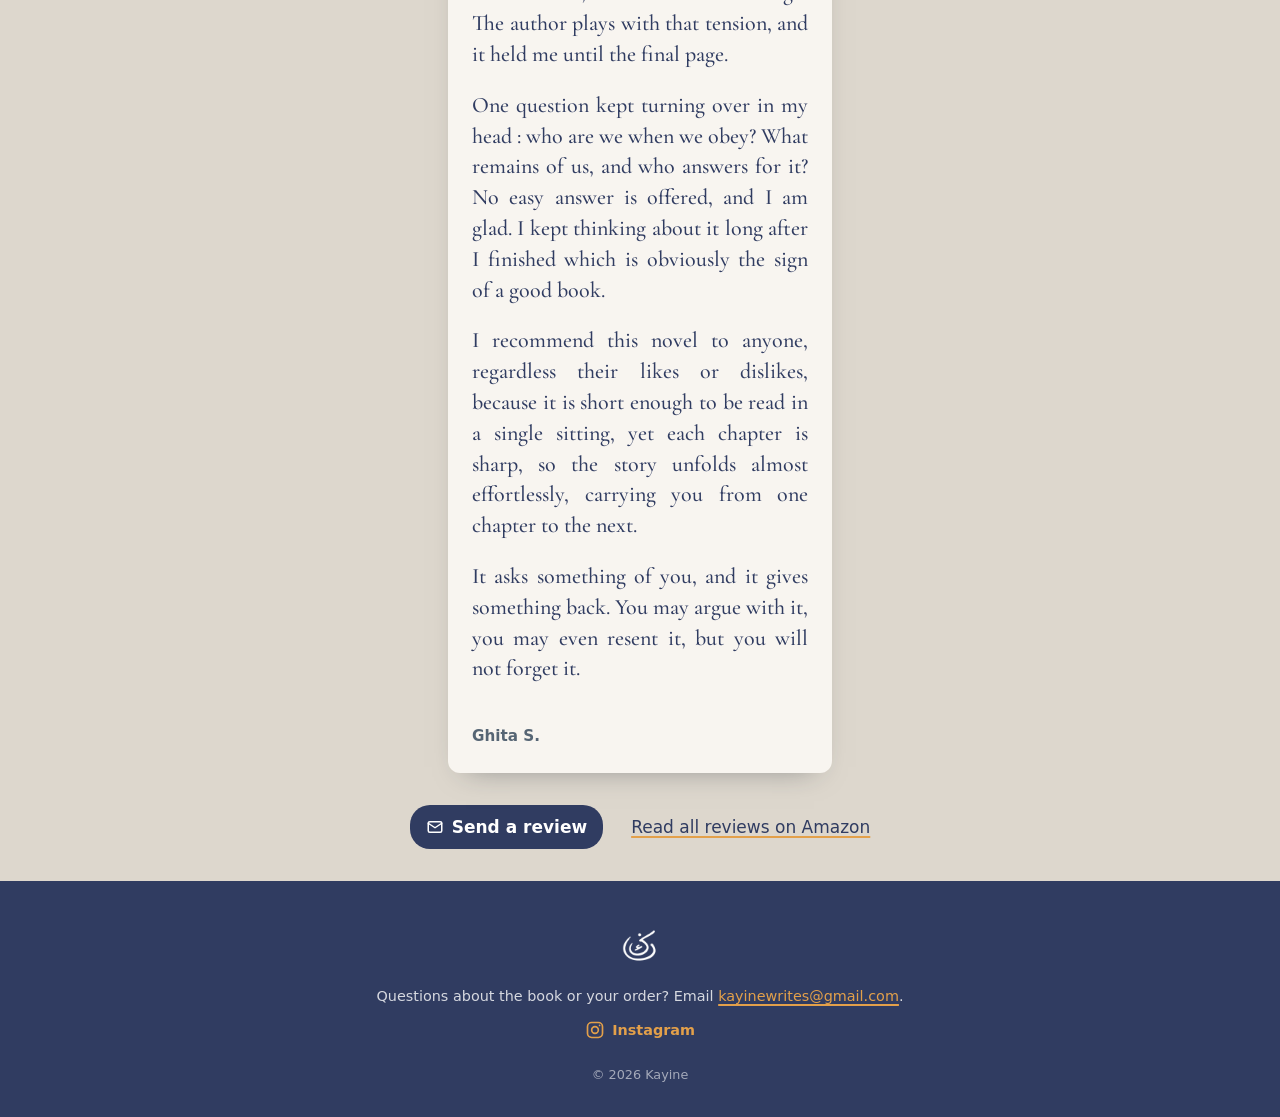
==== commit 3b5449d2: "Add files via upload" ====
--- a/chapter-1.html
+++ b/chapter-1.html
@@ -30,9 +30,16 @@
 <h2>Reviews</h2>
 <!-- Example of how reviews look. Real reviews are added in reviews.js and replace these three. -->
 <div class="reviews" id="reviews">
-<figure class="review"><div class="stars" role="img" aria-label="5 out of 5 stars">★★★★★</div><blockquote>Your review text here.</blockquote><figcaption>Reader name</figcaption></figure>
-<figure class="review"><div class="stars" role="img" aria-label="5 out of 5 stars">★★★★★</div><blockquote>Your review text here.</blockquote><figcaption>Reader name</figcaption></figure>
-<figure class="review"><div class="stars" role="img" aria-label="5 out of 5 stars">★★★★★</div><blockquote>Your review text here.</blockquote><figcaption>Reader name</figcaption></figure>
+<figure class="review"><div class="stars" role="img" aria-label="5 out of 5 stars">★★★★★</div><blockquote><p>I started this novel without knowing quite what to expect. I closed it destabilized, and I loved that.</p>
+<p>From the very first words, I was drawn into Arthur's routine. The novel's greatest strength is its tone. The opening made me smile, even laugh. Then, slowly and without warning, unease crept in. I could never say exactly when the mood shifted, and that gradual descent kept captivating me.</p>
+
+<p>What struck me most was the main character. I did not always like him, far from it. Still, I could never let him go. The author plays with that tension, and it held me until the final page.</p>
+
+<p>One question kept turning over in my head : who are we when we obey? What remains of us, and who answers for it? No easy answer is offered, and I am glad. I kept thinking about it long after I finished which is obviously the sign of a good book.</p>
+
+<p>I recommend this novel to anyone, regardless their likes or dislikes, because it is short enough to be read in a single sitting, yet each chapter is sharp, so the story unfolds almost effortlessly, carrying you from one chapter to the next.</p>
+<p>It asks something of you, and it gives something back. You may argue with it, you may even resent it, but you will not forget it.</p></blockquote><figcaption>Ghita S.</figcaption></figure>
+<!--<figure class="review"><div class="stars" role="img" aria-label="5 out of 5 stars">★★★★★</div><blockquote>Your review text here.</blockquote><figcaption>Reader name</figcaption></figure>-->
 </div>
 <div class="actions">
 <a class="buy dark" href="mailto:kayinewrites@gmail.com?subject=Review%20of%20The%20Weight%20of%20Oneself&body=Your%20name%3A%0A%0AYour%20review%3A%0A"><svg viewBox="0 0 24 24" width="18" height="18" fill="none" stroke="currentColor" stroke-width="2" stroke-linecap="round" stroke-linejoin="round" aria-hidden="true"><rect x="3" y="5" width="18" height="14" rx="2"/><path d="m3 7 9 6 9-6"/></svg>Send a review</a>
--- a/style.css
+++ b/style.css
@@ -973,3 +973,87 @@
 h1{
   color: var(--title);
 }
+
+/* ------------------------------------------------------------
+   Paste this whole block at the END of your style.css.
+   Later rules win, so nothing else needs to be deleted.
+   ------------------------------------------------------------ */
+
+
+/* Reviews: one review is centered; more reviews share the row */
+section.story .reviews{
+  display: flex;
+  flex-wrap: wrap;
+  justify-content: center;
+  gap: 1.25rem;
+}
+
+section.story .review{
+  flex: 1 1 18rem;
+  max-width: 24rem;
+  margin: 0;
+}
+
+
+/* "Send a review" button and Amazon link on the same line */
+section.story .actions{
+  display: flex;
+  flex-wrap: wrap;
+  align-items: center;
+  justify-content: center;
+  gap: 1rem 1.75rem;
+  margin-top: 2rem;
+}
+
+section.story .actions .buy{
+  display: inline-flex;
+  align-items: center;
+  gap: .5rem;
+}
+
+
+/* Page changes: every page fades in each time it loads */
+@view-transition{
+  navigation: none;
+}
+
+body{
+  animation: none;
+}
+
+@keyframes page-in{
+  from{
+    opacity: 0;
+  }
+  to{
+    opacity: 1;
+  }
+}
+
+body > header,
+body > main,
+body > footer{
+  animation: page-in .4s ease-out;
+}
+
+.review blockquote {
+  text-align: justify;
+}
+
+
+/* Small screens: a single review uses the full width */
+@media (max-width:760px){
+  section.story .review{
+    max-width: none;
+  }
+}
+
+
+/* Reduced motion: no fade */
+@media (prefers-reduced-motion:reduce){
+  body > header,
+  body > main,
+  body > footer{
+    animation: none;
+  }
+}
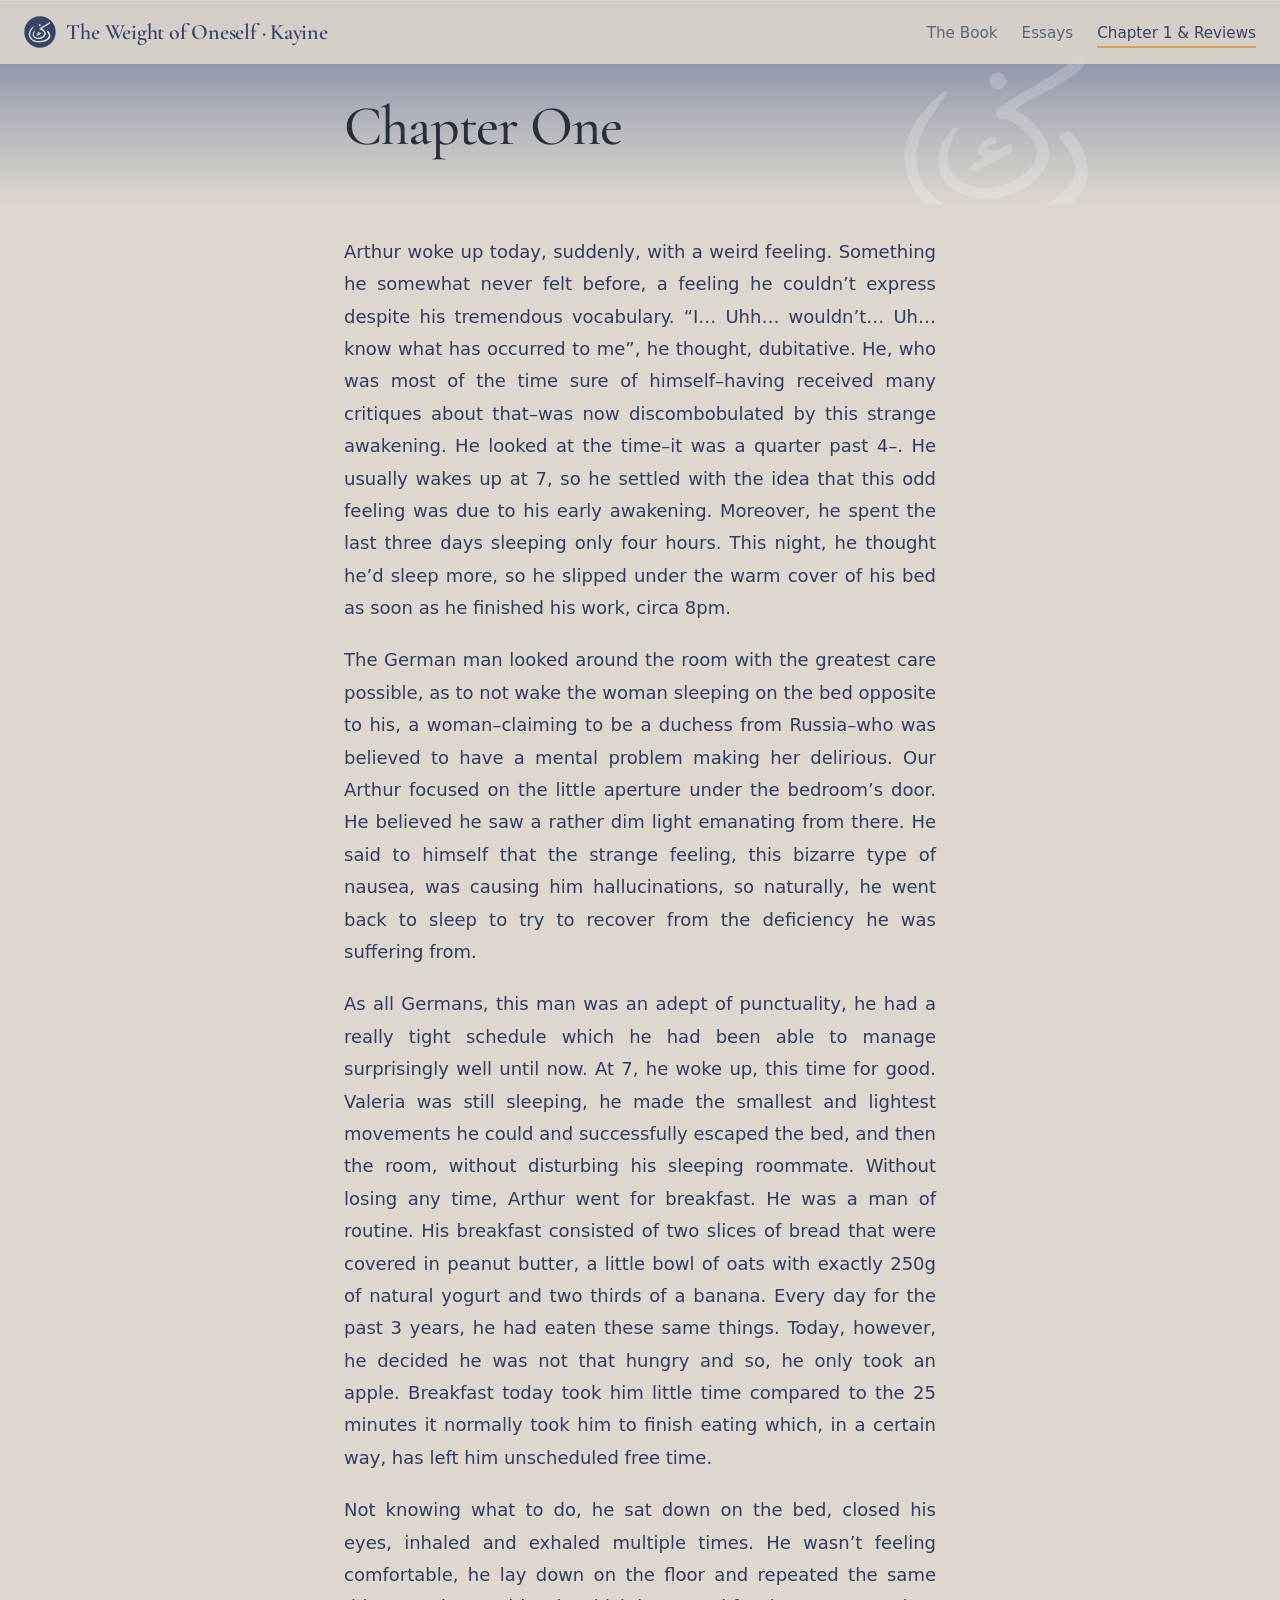
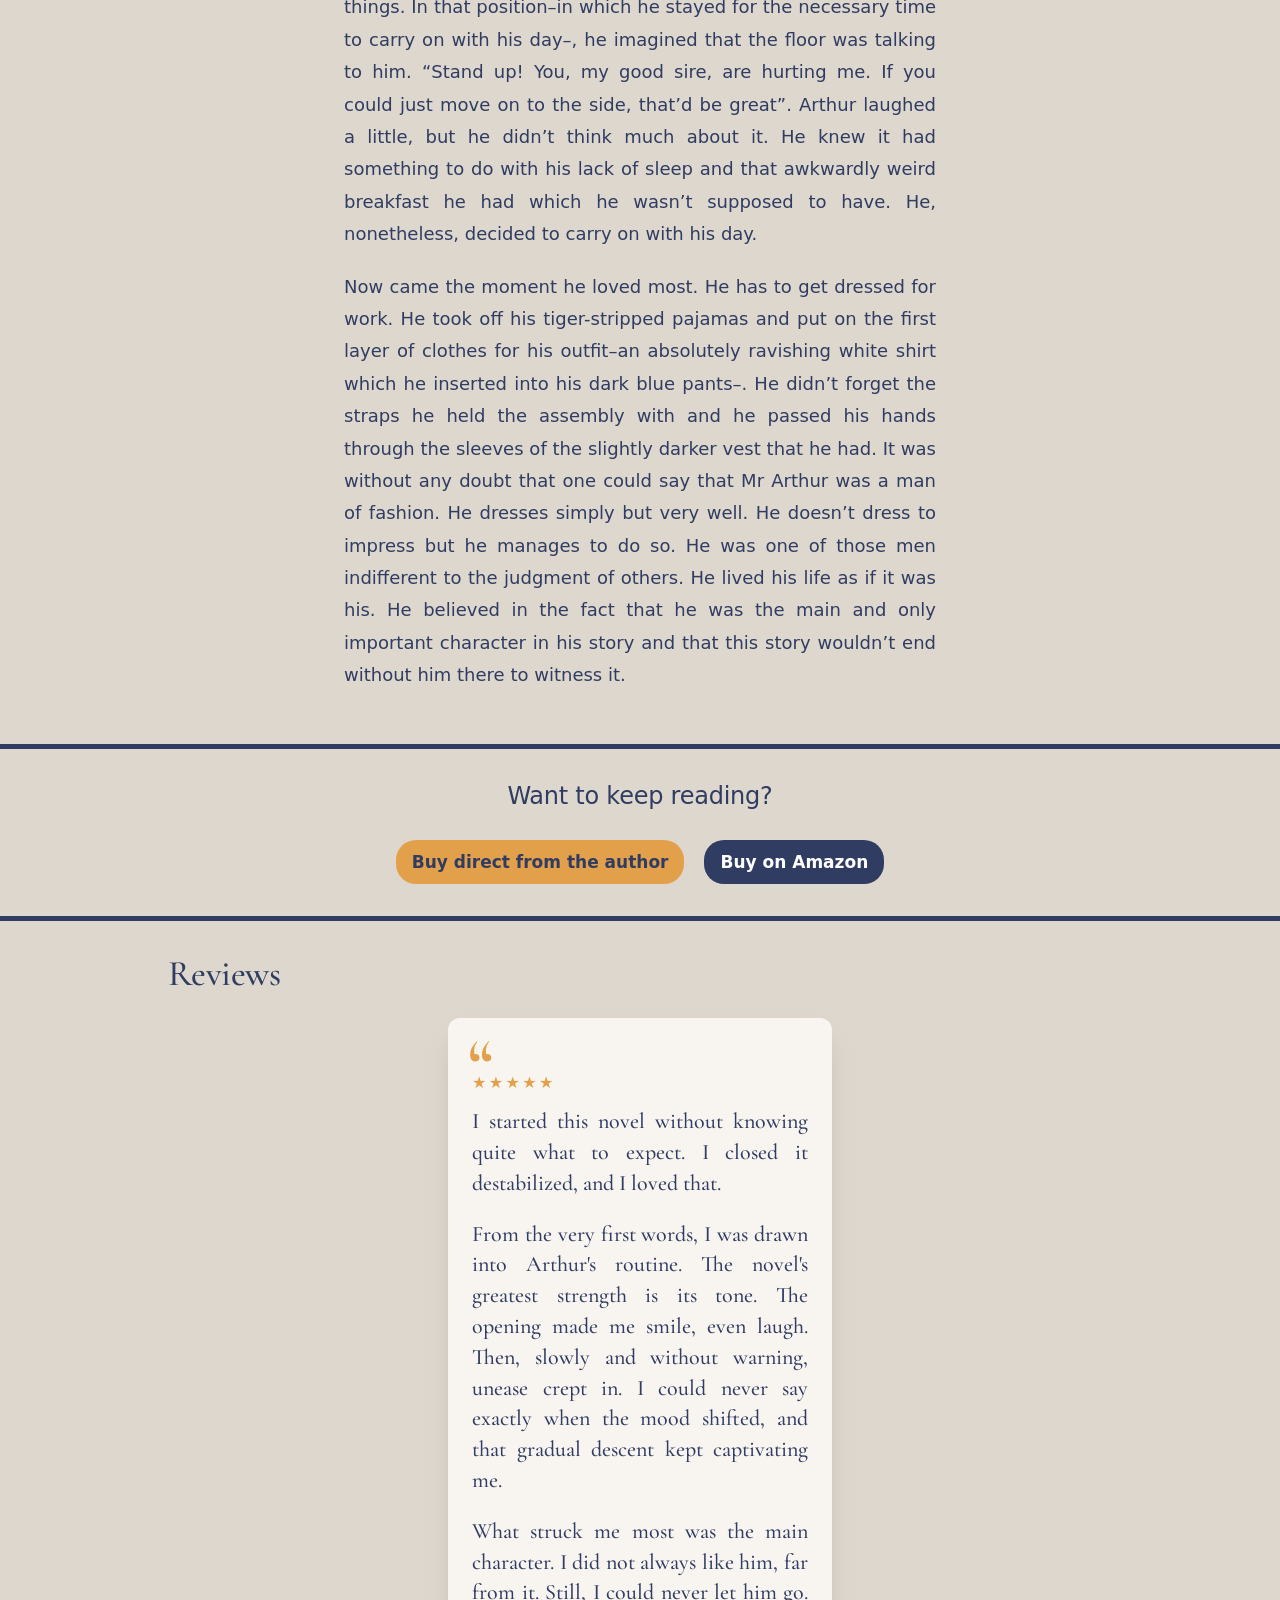
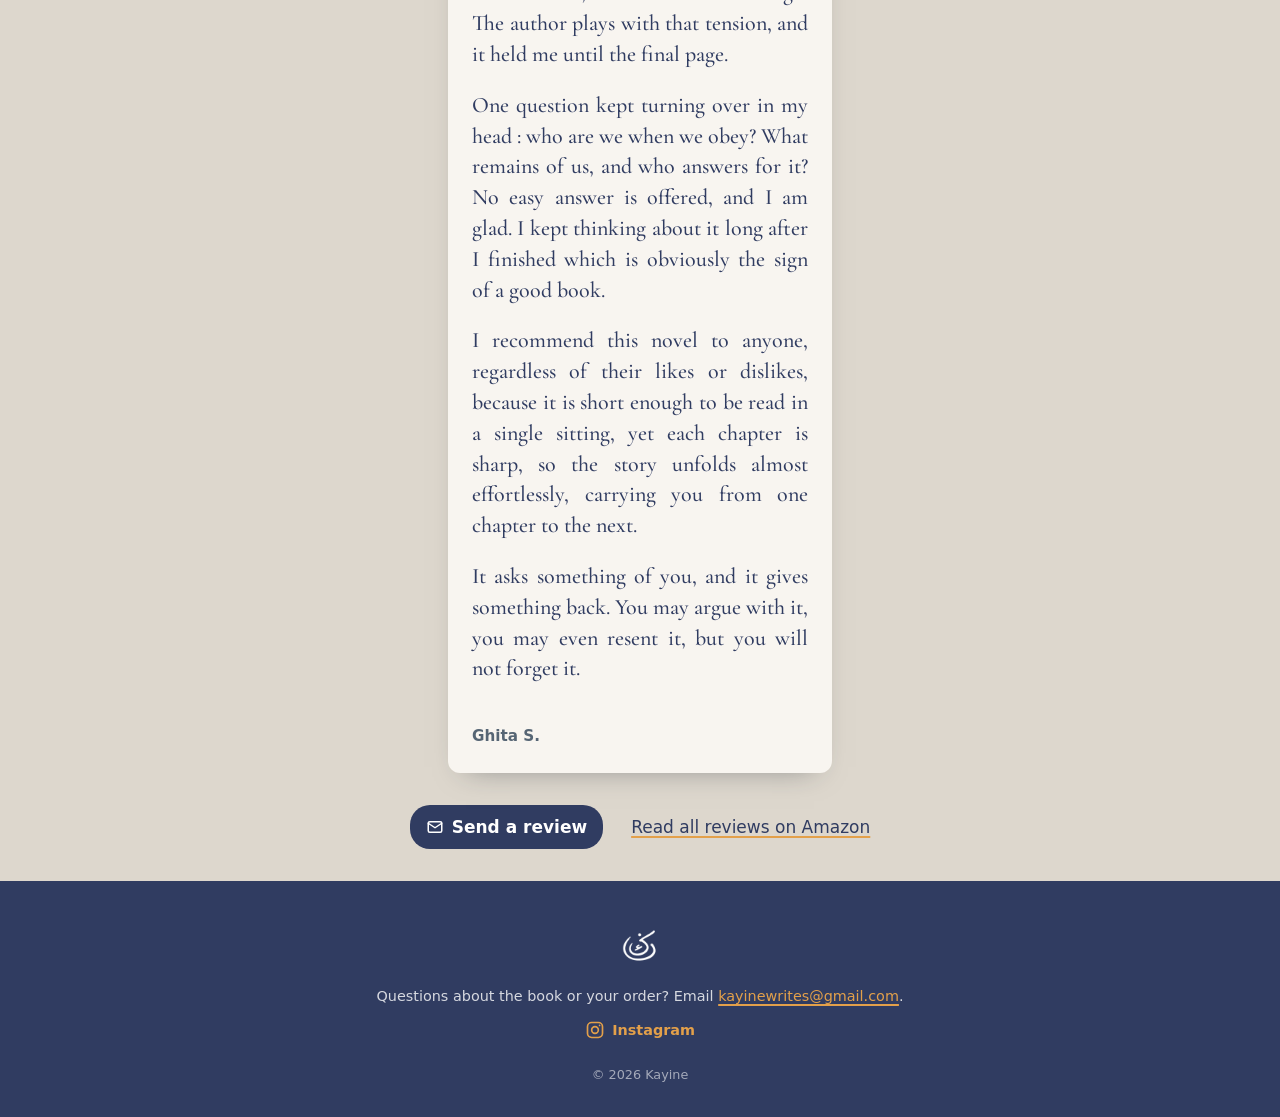
==== commit b9e25ae0: "Fix typo in recommendation paragraph" ====
--- a/chapter-1.html
+++ b/chapter-1.html
@@ -37,7 +37,7 @@
 
 <p>One question kept turning over in my head : who are we when we obey? What remains of us, and who answers for it? No easy answer is offered, and I am glad. I kept thinking about it long after I finished which is obviously the sign of a good book.</p>
 
-<p>I recommend this novel to anyone, regardless their likes or dislikes, because it is short enough to be read in a single sitting, yet each chapter is sharp, so the story unfolds almost effortlessly, carrying you from one chapter to the next.</p>
+<p>I recommend this novel to anyone, regardless of their likes or dislikes, because it is short enough to be read in a single sitting, yet each chapter is sharp, so the story unfolds almost effortlessly, carrying you from one chapter to the next.</p>
 <p>It asks something of you, and it gives something back. You may argue with it, you may even resent it, but you will not forget it.</p></blockquote><figcaption>Ghita S.</figcaption></figure>
 <!--<figure class="review"><div class="stars" role="img" aria-label="5 out of 5 stars">★★★★★</div><blockquote>Your review text here.</blockquote><figcaption>Reader name</figcaption></figure>-->
 </div>
@@ -55,4 +55,4 @@
 <p class="copy">© 2026 Kayine</p>
 </footer>
 </body>
-</html>+</html>
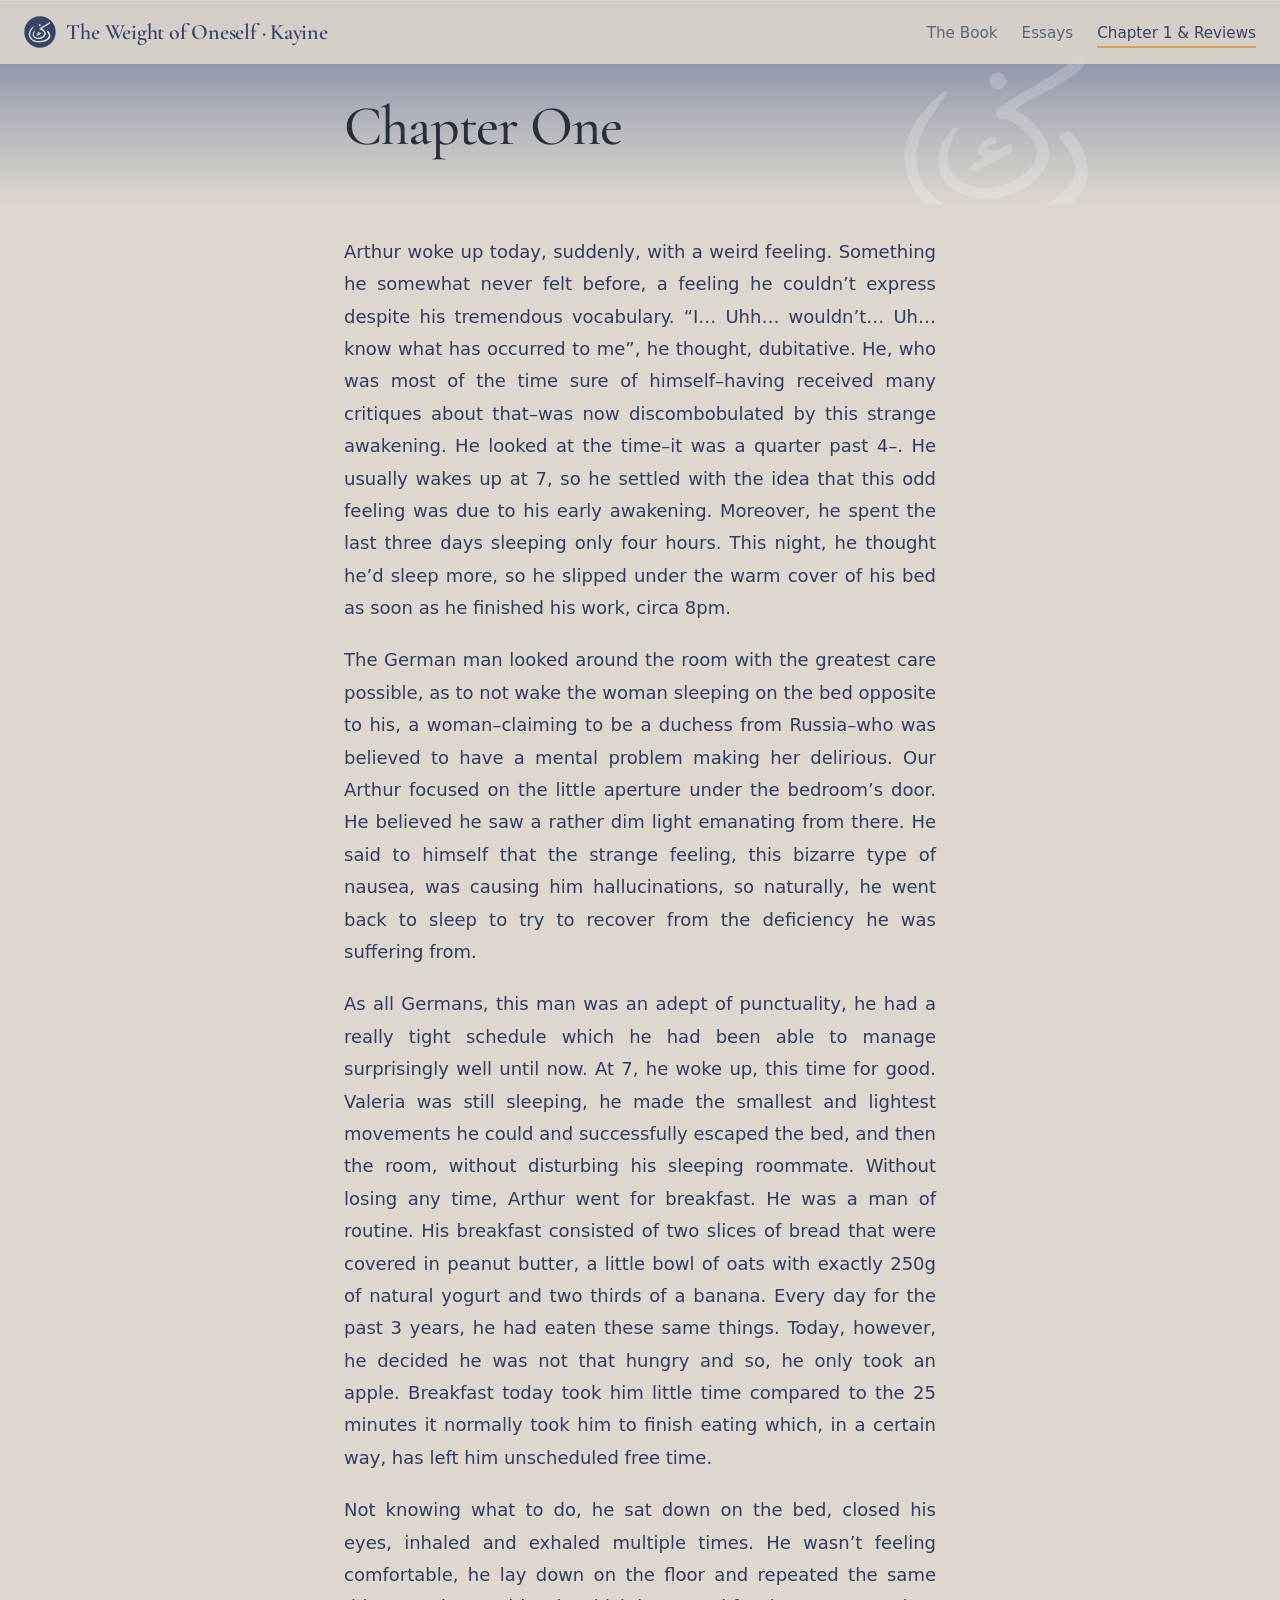
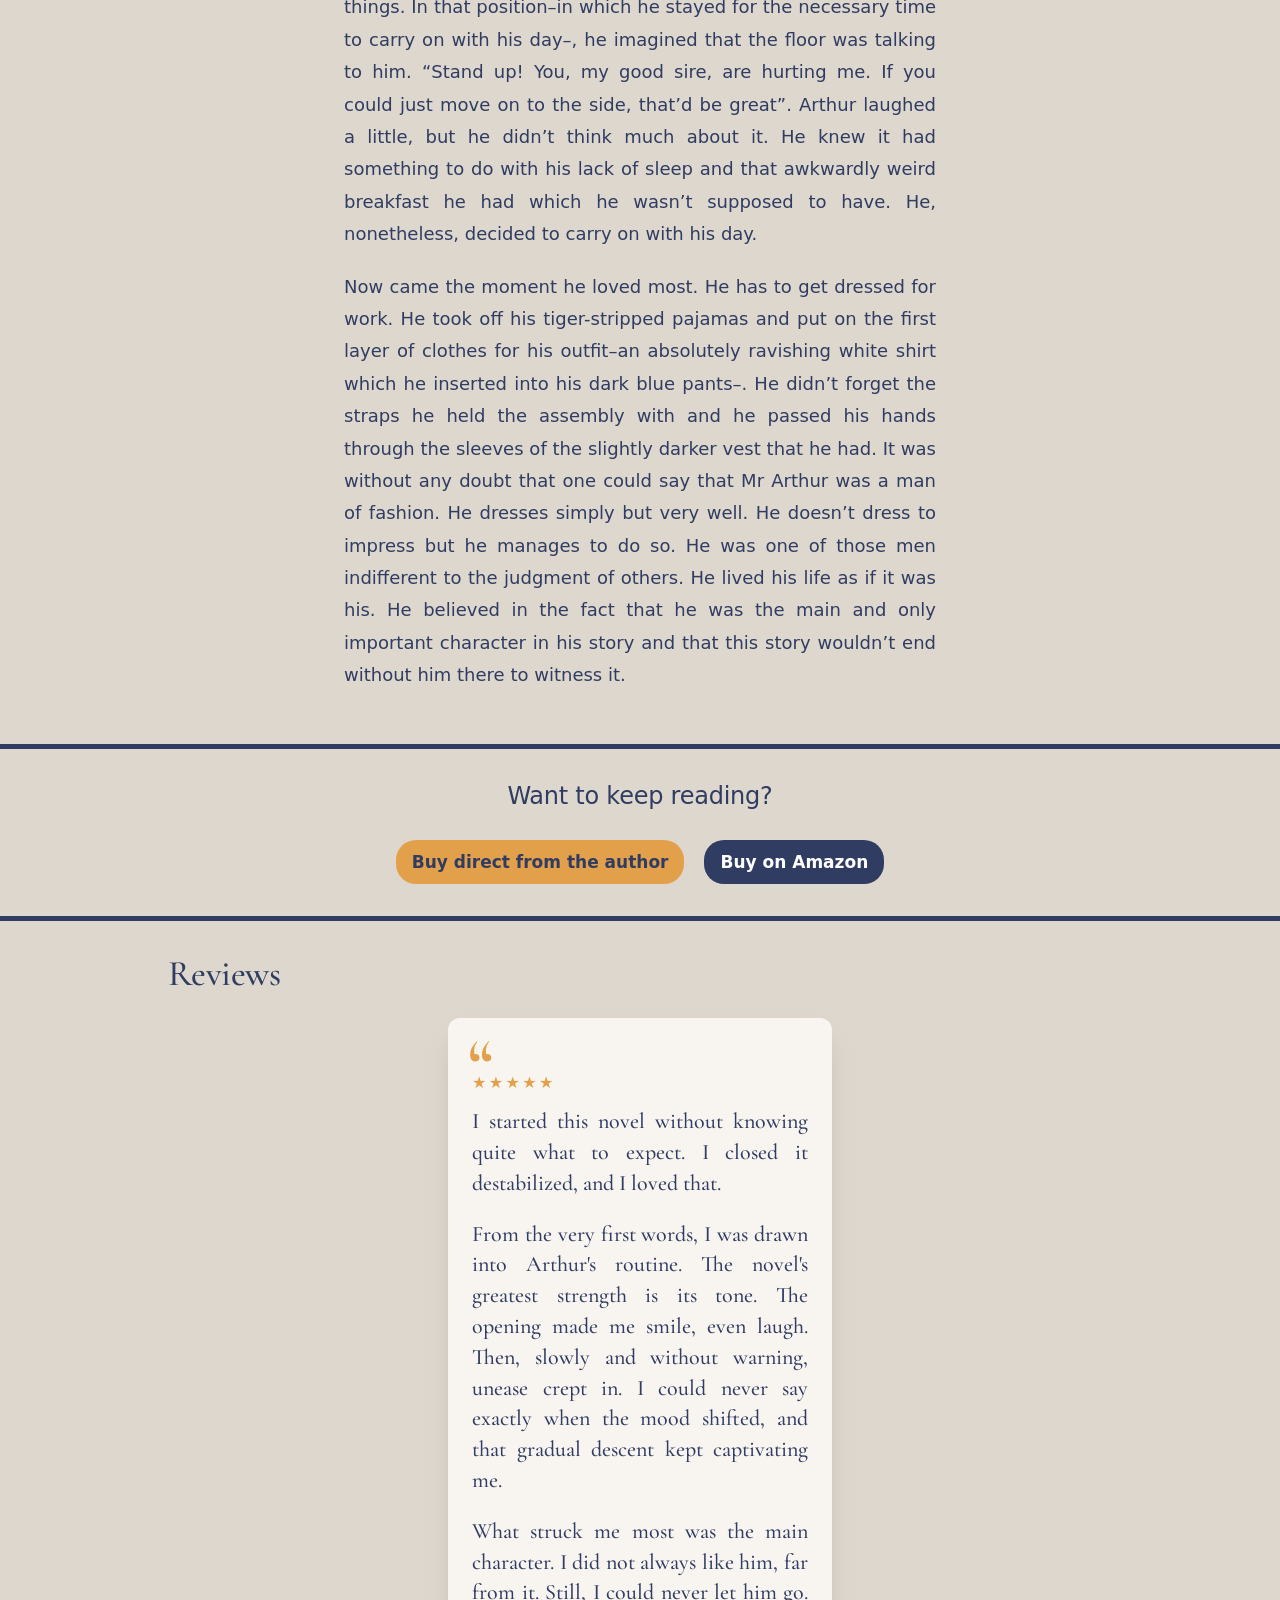
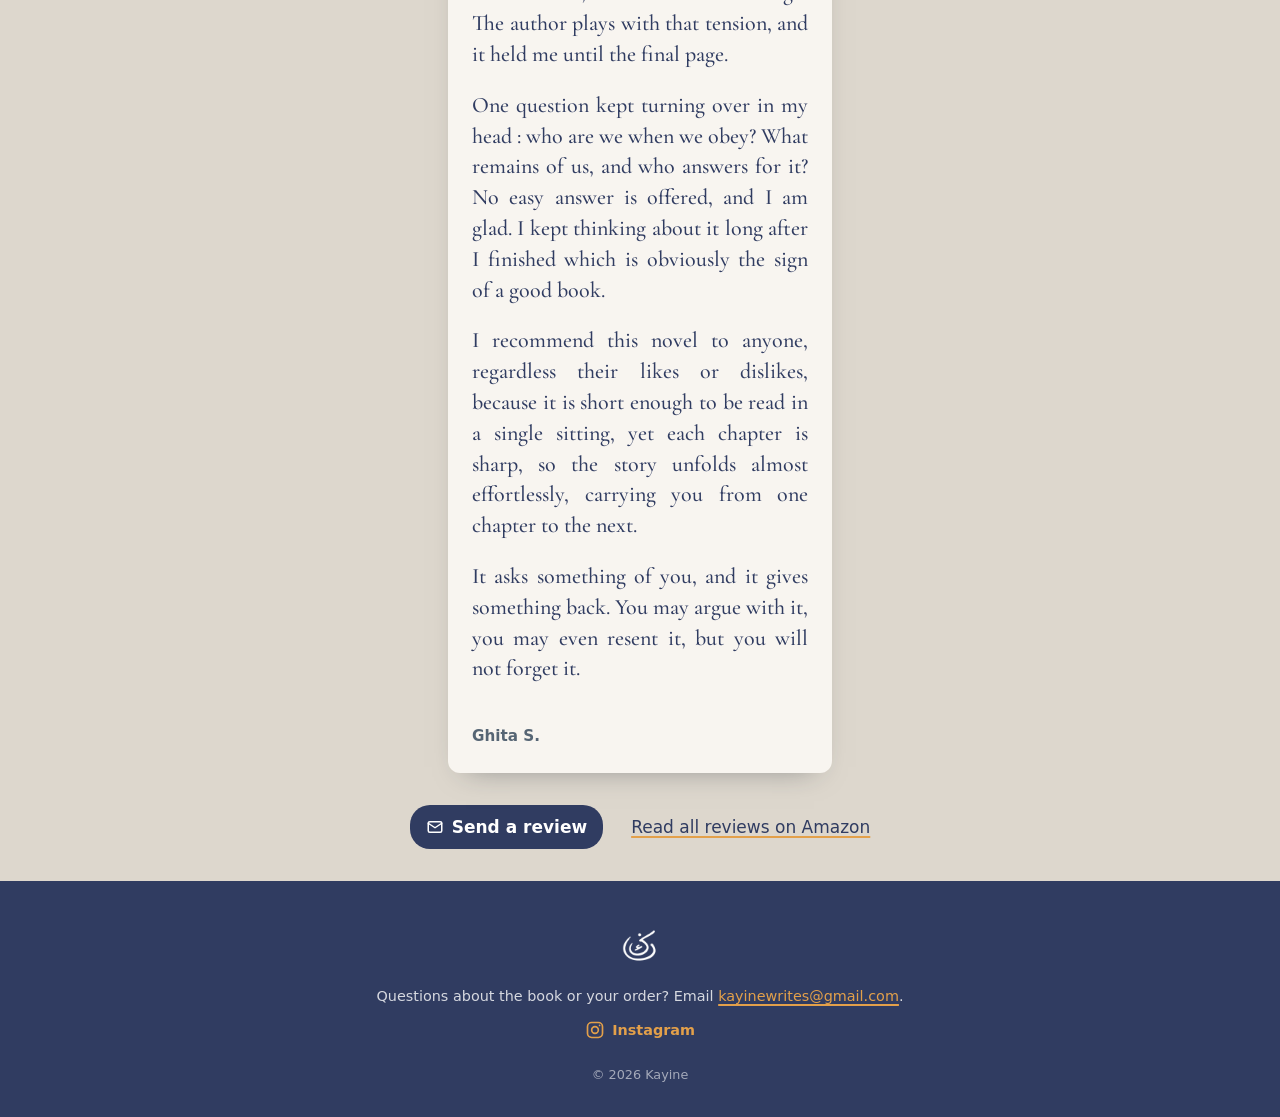
==== commit 2b227558: "Add files via upload" ====
--- a/chapter-1.html
+++ b/chapter-1.html
@@ -25,7 +25,7 @@
 <p>Now came the moment he loved most. He has to get dressed for work. He took off his tiger-stripped pajamas and put on the first layer of clothes for his outfit–an absolutely ravishing white shirt which he inserted into his dark blue pants–. He didn’t forget the straps he held the assembly with and he passed his hands through the sleeves of the slightly darker vest that he had. It was without any doubt that one could say that Mr Arthur was a man of fashion. He dresses simply but very well. He doesn’t dress to impress but he manages to do so. He was one of those men indifferent to the judgment of others. He lived his life as if it was his. He believed in the fact that he was the main and only important character in his story and that this story wouldn’t end without him there to witness it.</p>
 </div></section>
 <section class="cta"><div class="wrap"><p>Want to keep reading?</p>
-<div class="buyrow"><a class="buy lemonsqueezy-button" href="https://itskayine.lemonsqueezy.com/checkout/buy/fc5cb627-309c-48e8-a3e8-735f5376f5bd?embed=1&amp;discount=0">Buy direct from the author</a> <a class="buy dark" href="https://amzn.eu/d/0gb8DovP" target="_blank" rel="noopener">Buy on Amazon</a></div></div></section>
+<div class="buyrow"><a class="buy lemonsqueezy-button" href="https://itskayine.blink.store/theweightofmyself?embed=true">Buy direct from the author</a> <a class="buy dark" href="https://amzn.eu/d/0gb8DovP" target="_blank" rel="noopener">Buy on Amazon</a></div></div></section>
 <section class="story"><div class="wrap wide">
 <h2>Reviews</h2>
 <!-- Example of how reviews look. Real reviews are added in reviews.js and replace these three. -->
@@ -37,7 +37,7 @@
 
 <p>One question kept turning over in my head : who are we when we obey? What remains of us, and who answers for it? No easy answer is offered, and I am glad. I kept thinking about it long after I finished which is obviously the sign of a good book.</p>
 
-<p>I recommend this novel to anyone, regardless of their likes or dislikes, because it is short enough to be read in a single sitting, yet each chapter is sharp, so the story unfolds almost effortlessly, carrying you from one chapter to the next.</p>
+<p>I recommend this novel to anyone, regardless their likes or dislikes, because it is short enough to be read in a single sitting, yet each chapter is sharp, so the story unfolds almost effortlessly, carrying you from one chapter to the next.</p>
 <p>It asks something of you, and it gives something back. You may argue with it, you may even resent it, but you will not forget it.</p></blockquote><figcaption>Ghita S.</figcaption></figure>
 <!--<figure class="review"><div class="stars" role="img" aria-label="5 out of 5 stars">★★★★★</div><blockquote>Your review text here.</blockquote><figcaption>Reader name</figcaption></figure>-->
 </div>
@@ -55,4 +55,4 @@
 <p class="copy">© 2026 Kayine</p>
 </footer>
 </body>
-</html>
+</html>
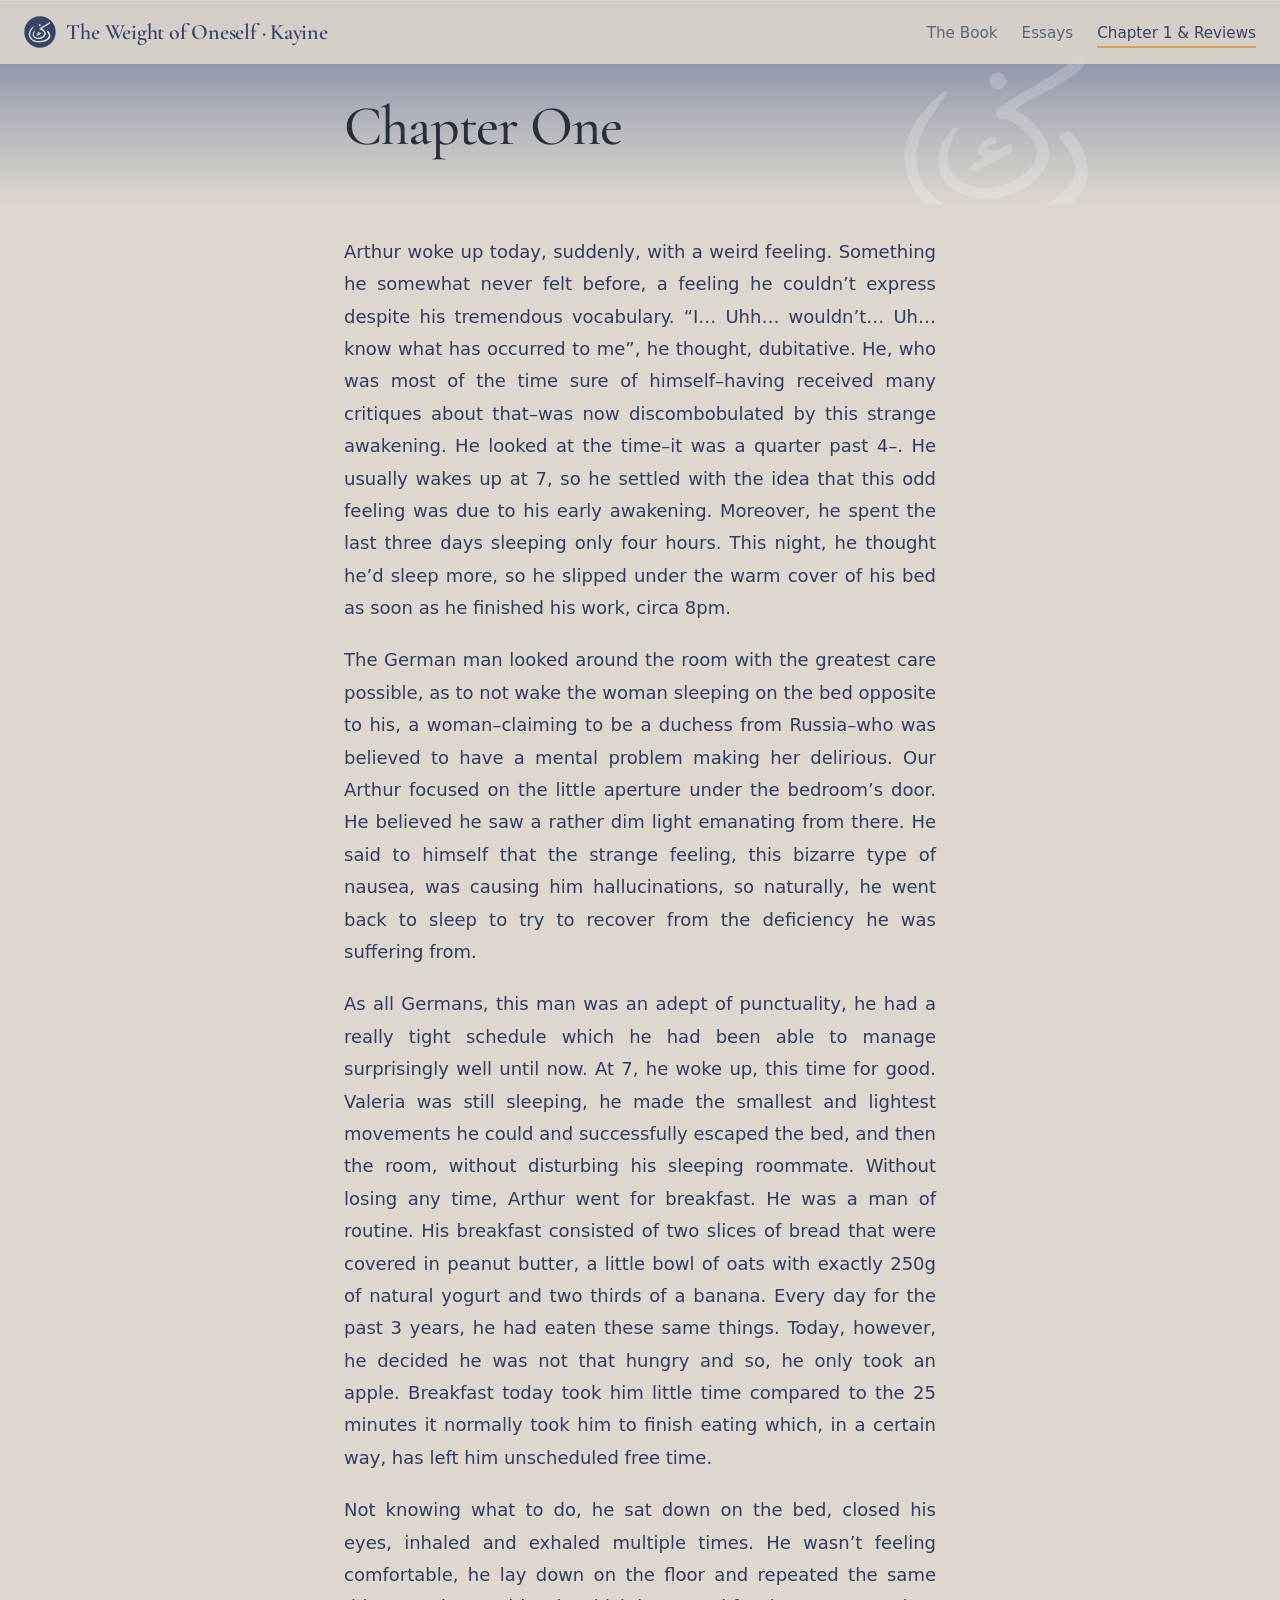
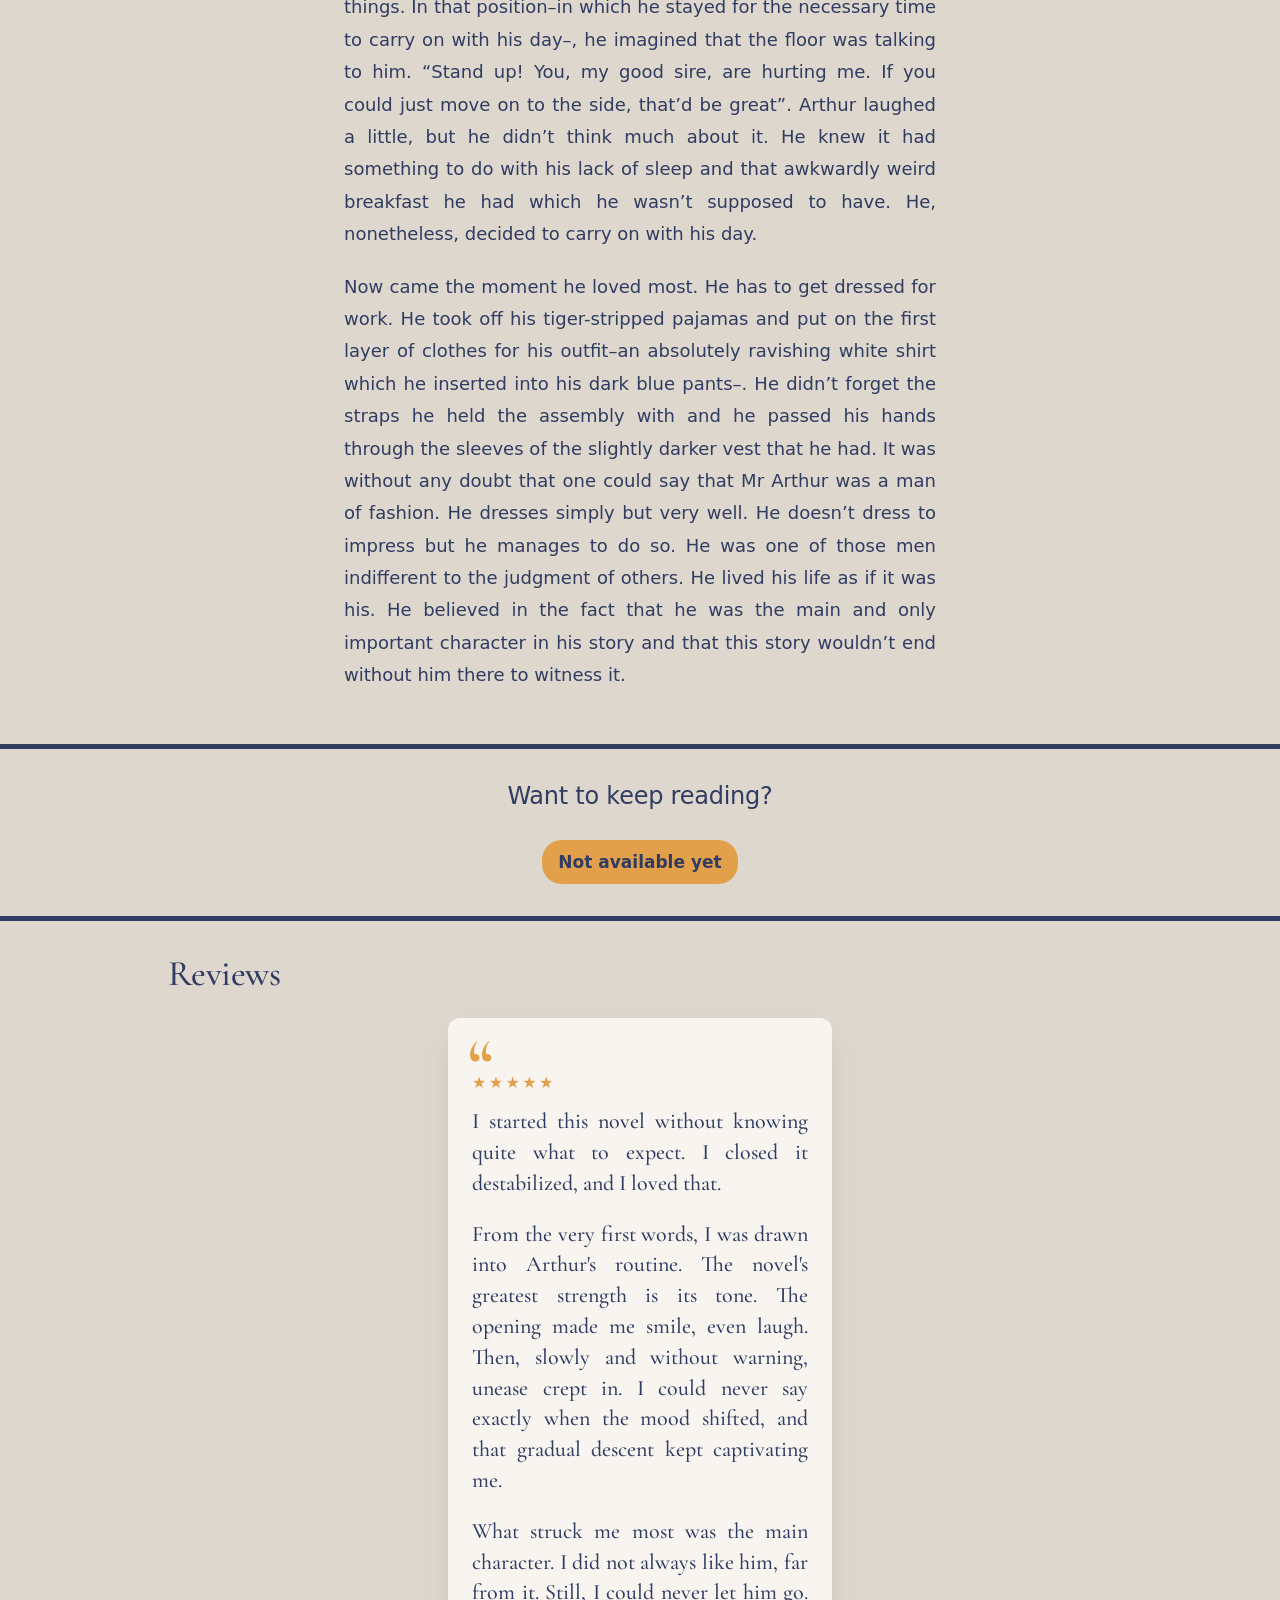
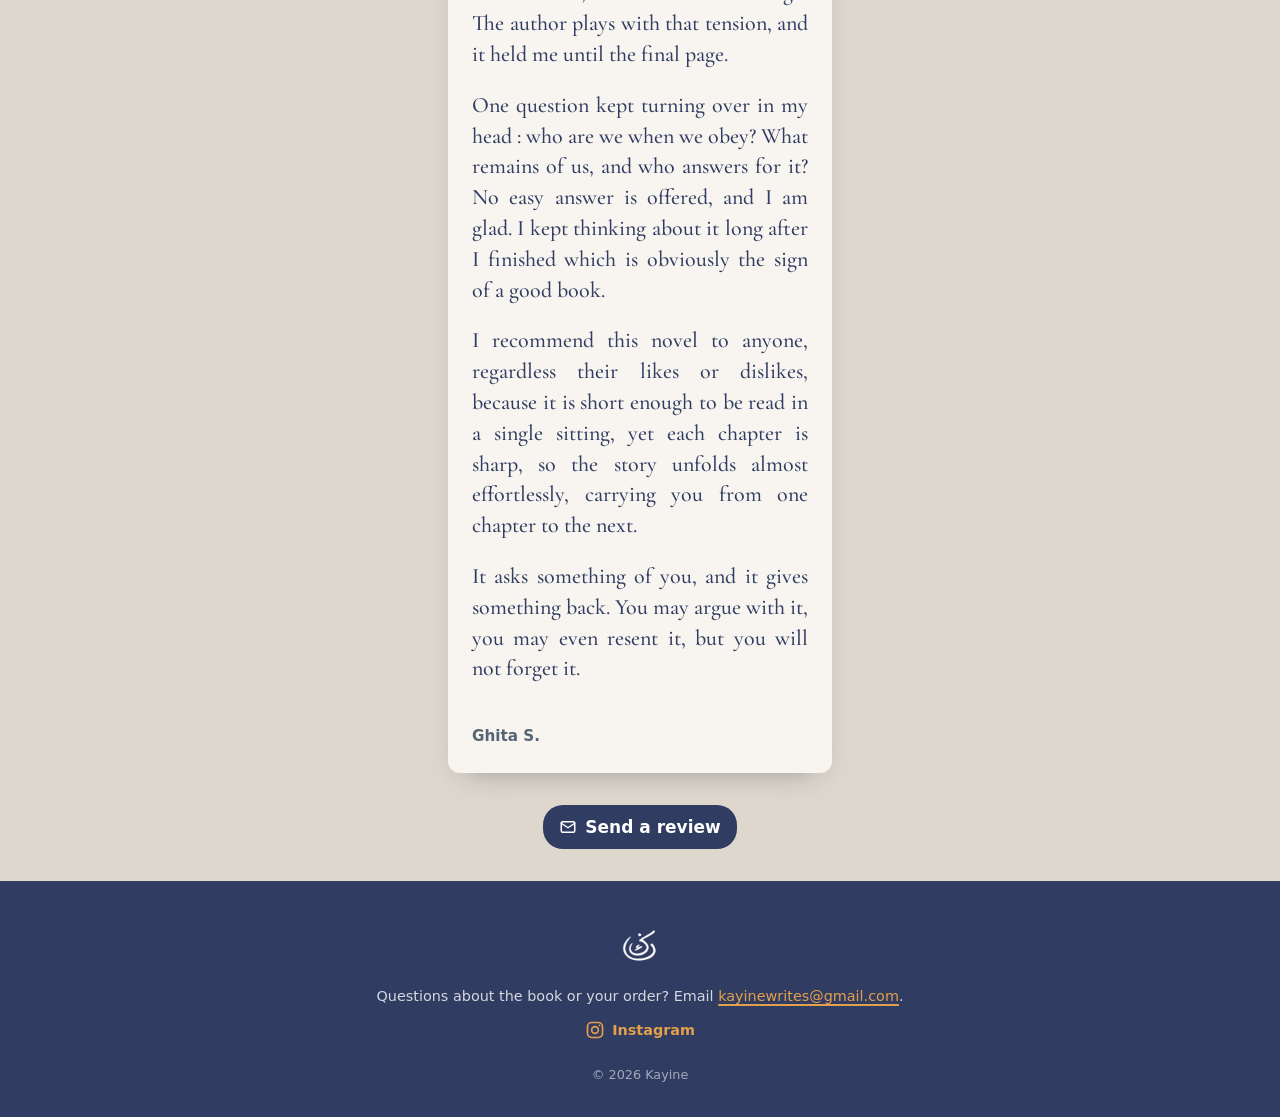
==== commit ded73019: "Add files via upload" ====
--- a/chapter-1.html
+++ b/chapter-1.html
@@ -11,7 +11,7 @@
 <link rel="icon" type="image/png" sizes="32x32" href="favicon-32.png">
 <link rel="apple-touch-icon" href="apple-touch-icon.png">
 <link rel="stylesheet" href="style.css">
-<script src="https://assets.lemonsqueezy.com/lemon.js" defer></script>
+<script src="unavailable.js" defer></script>
 </head>
 <body>
 <nav><div class="wrap"><a class="brand" href="index.html"><img class="brand-logo" src="logo.png" alt="" width="32" height="32"><span>The Weight of Oneself · Kayine</span></a><ul><li><a href="index.html">The Book</a></li><li><a href="essays.html">Essays</a></li><li><a href="chapter-1.html" aria-current="page">Chapter 1 &amp; Reviews</a></li></ul></div></nav>
@@ -25,7 +25,7 @@
 <p>Now came the moment he loved most. He has to get dressed for work. He took off his tiger-stripped pajamas and put on the first layer of clothes for his outfit–an absolutely ravishing white shirt which he inserted into his dark blue pants–. He didn’t forget the straps he held the assembly with and he passed his hands through the sleeves of the slightly darker vest that he had. It was without any doubt that one could say that Mr Arthur was a man of fashion. He dresses simply but very well. He doesn’t dress to impress but he manages to do so. He was one of those men indifferent to the judgment of others. He lived his life as if it was his. He believed in the fact that he was the main and only important character in his story and that this story wouldn’t end without him there to witness it.</p>
 </div></section>
 <section class="cta"><div class="wrap"><p>Want to keep reading?</p>
-<div class="buyrow"><a class="buy lemonsqueezy-button" href="https://itskayine.blink.store/theweightofmyself?embed=true">Buy direct from the author</a> <a class="buy dark" href="https://amzn.eu/d/0gb8DovP" target="_blank" rel="noopener">Buy on Amazon</a></div></div></section>
+<div class="buyrow"><a class="buy" href="#" data-unavailable>Not available yet</a></div></div></section>
 <section class="story"><div class="wrap wide">
 <h2>Reviews</h2>
 <!-- Example of how reviews look. Real reviews are added in reviews.js and replace these three. -->
@@ -43,7 +43,6 @@
 </div>
 <div class="actions">
 <a class="buy dark" href="mailto:kayinewrites@gmail.com?subject=Review%20of%20The%20Weight%20of%20Oneself&body=Your%20name%3A%0A%0AYour%20review%3A%0A"><svg viewBox="0 0 24 24" width="18" height="18" fill="none" stroke="currentColor" stroke-width="2" stroke-linecap="round" stroke-linejoin="round" aria-hidden="true"><rect x="3" y="5" width="18" height="14" rx="2"/><path d="m3 7 9 6 9-6"/></svg>Send a review</a>
-<a href="https://amzn.eu/d/0gb8DovP" target="_blank" rel="noopener">Read all reviews on Amazon</a>
 </div>
 <script src="reviews.js"></script>
 </div></section>
--- a/style.css
+++ b/style.css
@@ -1056,4 +1056,39 @@
   body > footer{
     animation: none;
   }
+}
+
+
+
+
+dialog.sale-dialog{
+  width: calc(100% - 3rem);
+  max-width: 28rem;
+  padding: 2rem;
+  border: 0;
+  border-radius: 12px;
+  background: var(--line);
+  color: var(--ink);
+  text-align: center;
+  box-shadow: 0 30px 60px -20px rgba(29, 39, 51, .5);
+}
+ 
+dialog.sale-dialog::backdrop{
+  background: #ddd7cd;
+  opacity: 0.55;
+}
+ 
+dialog.sale-dialog h2{
+  margin: 0 0 .75rem;
+  font-size: 1.75rem;
+}
+ 
+dialog.sale-dialog p{
+  margin: 0 0 1.5rem;
+}
+ 
+dialog.sale-dialog .buy{
+  border: 0;
+  font: inherit;
+  cursor: pointer;
 }
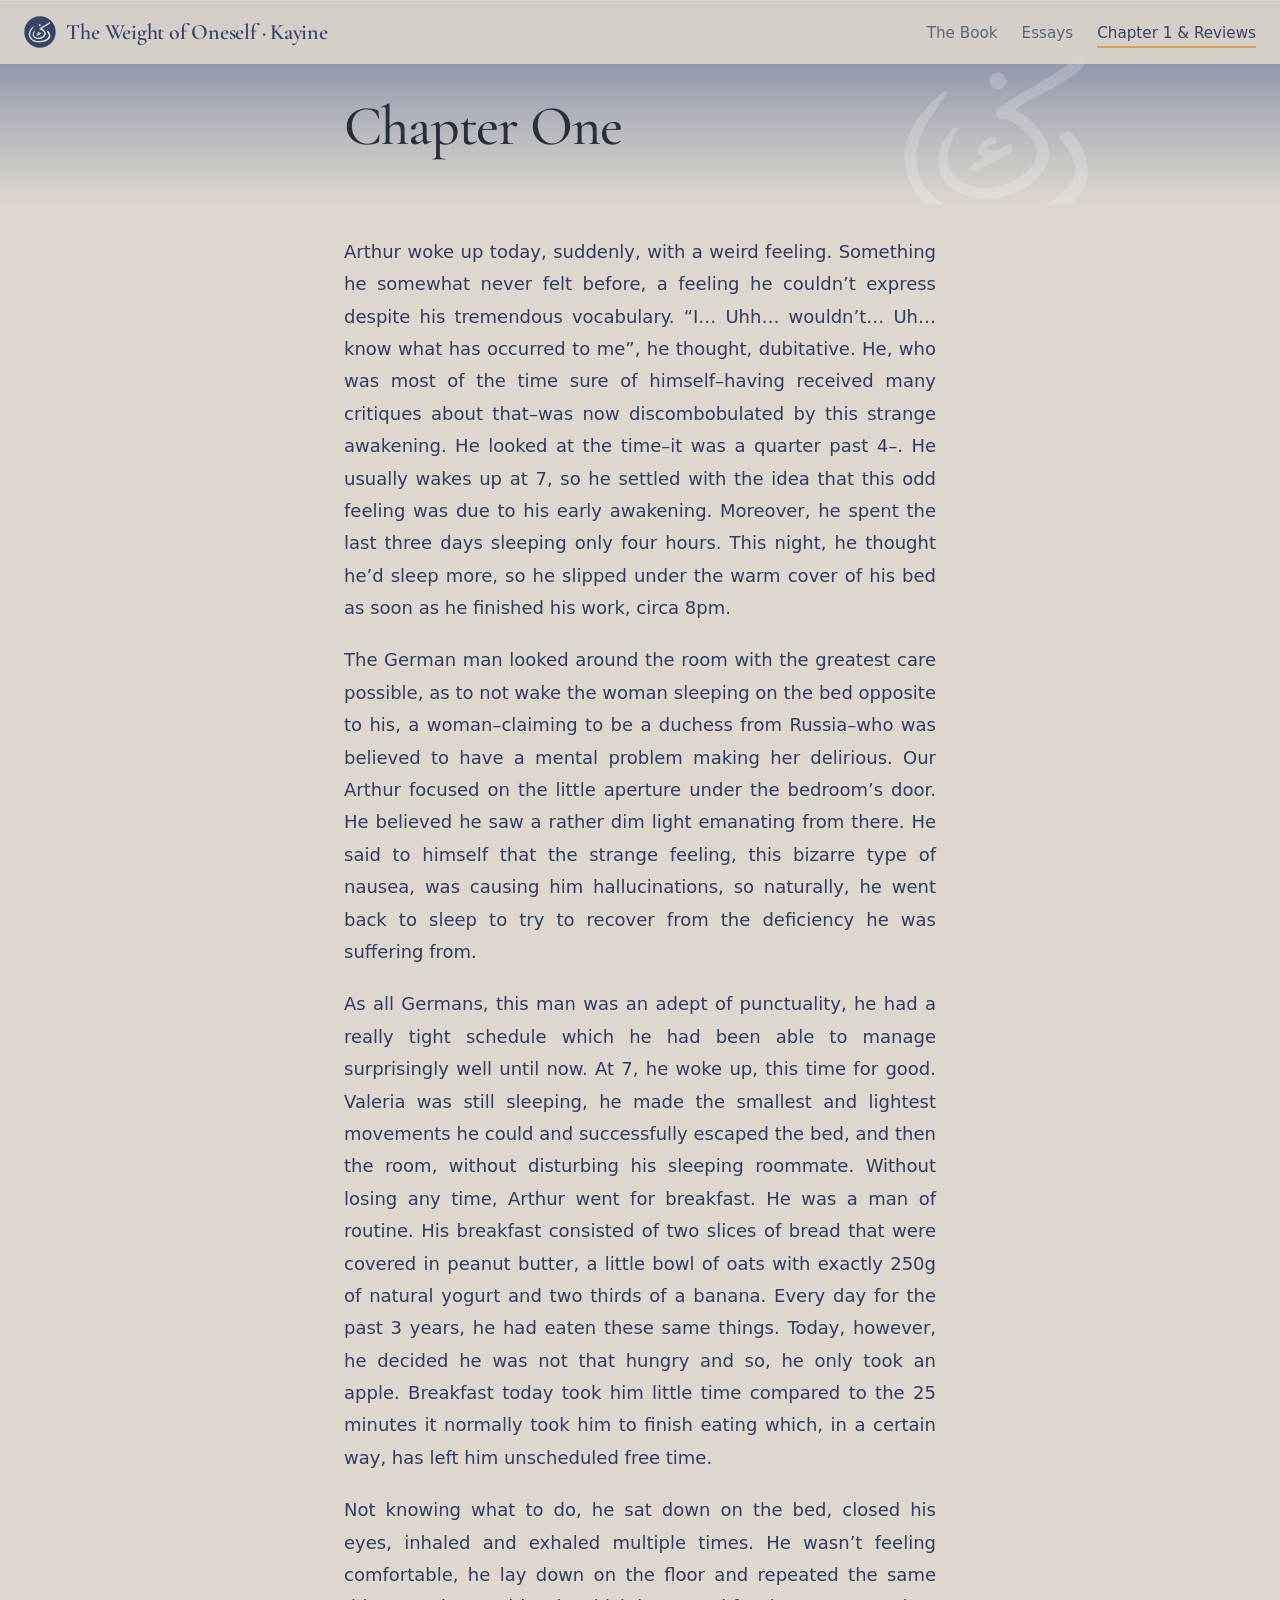
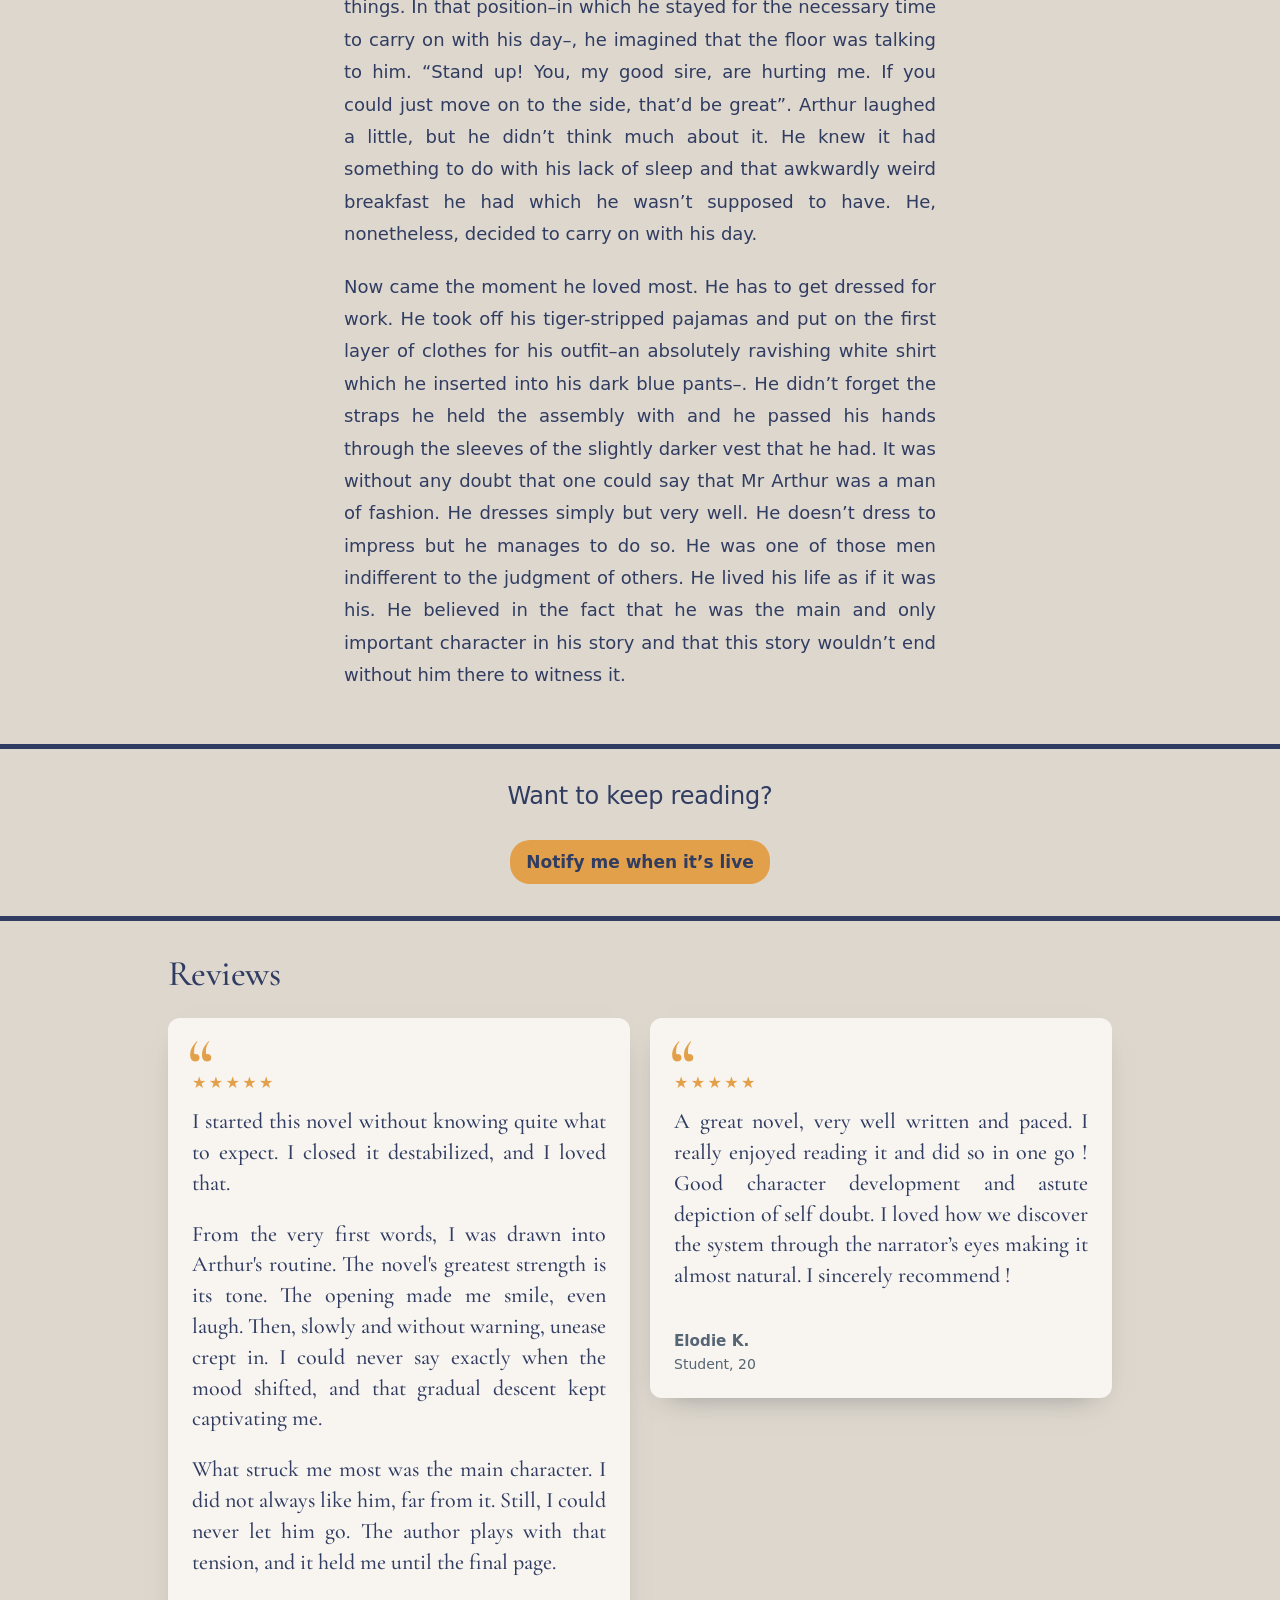
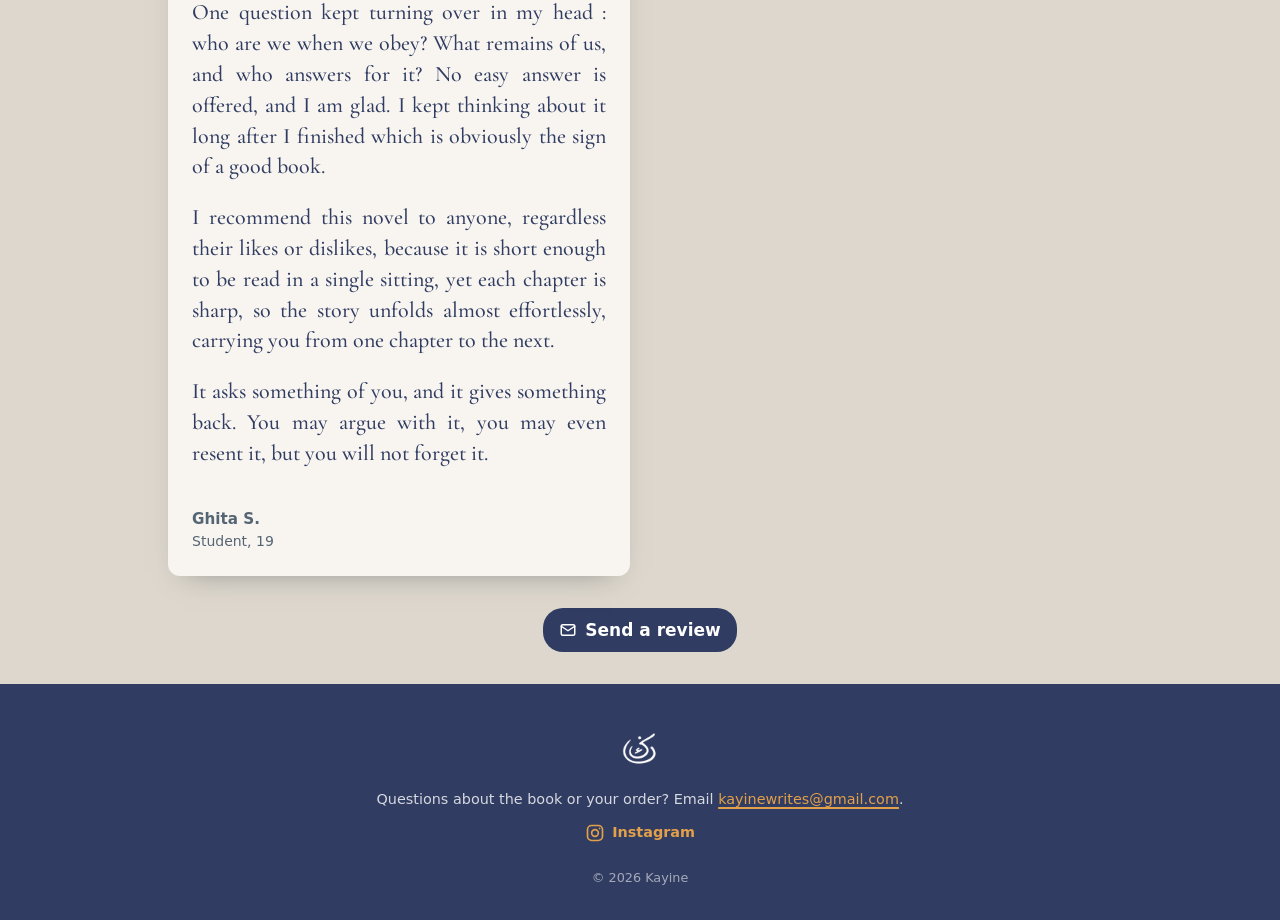
==== commit fc877860: "Add files via upload" ====
--- a/chapter-1.html
+++ b/chapter-1.html
@@ -25,22 +25,11 @@
 <p>Now came the moment he loved most. He has to get dressed for work. He took off his tiger-stripped pajamas and put on the first layer of clothes for his outfit–an absolutely ravishing white shirt which he inserted into his dark blue pants–. He didn’t forget the straps he held the assembly with and he passed his hands through the sleeves of the slightly darker vest that he had. It was without any doubt that one could say that Mr Arthur was a man of fashion. He dresses simply but very well. He doesn’t dress to impress but he manages to do so. He was one of those men indifferent to the judgment of others. He lived his life as if it was his. He believed in the fact that he was the main and only important character in his story and that this story wouldn’t end without him there to witness it.</p>
 </div></section>
 <section class="cta"><div class="wrap"><p>Want to keep reading?</p>
-<div class="buyrow"><a class="buy" href="#" data-unavailable>Not available yet</a></div></div></section>
+<div class="buyrow"><a class="buy" href="#" data-unavailable>Notify me when it’s live</a></div></div></section>
 <section class="story"><div class="wrap wide">
 <h2>Reviews</h2>
-<!-- Example of how reviews look. Real reviews are added in reviews.js and replace these three. -->
-<div class="reviews" id="reviews">
-<figure class="review"><div class="stars" role="img" aria-label="5 out of 5 stars">★★★★★</div><blockquote><p>I started this novel without knowing quite what to expect. I closed it destabilized, and I loved that.</p>
-<p>From the very first words, I was drawn into Arthur's routine. The novel's greatest strength is its tone. The opening made me smile, even laugh. Then, slowly and without warning, unease crept in. I could never say exactly when the mood shifted, and that gradual descent kept captivating me.</p>
-
-<p>What struck me most was the main character. I did not always like him, far from it. Still, I could never let him go. The author plays with that tension, and it held me until the final page.</p>
-
-<p>One question kept turning over in my head : who are we when we obey? What remains of us, and who answers for it? No easy answer is offered, and I am glad. I kept thinking about it long after I finished which is obviously the sign of a good book.</p>
-
-<p>I recommend this novel to anyone, regardless their likes or dislikes, because it is short enough to be read in a single sitting, yet each chapter is sharp, so the story unfolds almost effortlessly, carrying you from one chapter to the next.</p>
-<p>It asks something of you, and it gives something back. You may argue with it, you may even resent it, but you will not forget it.</p></blockquote><figcaption>Ghita S.</figcaption></figure>
-<!--<figure class="review"><div class="stars" role="img" aria-label="5 out of 5 stars">★★★★★</div><blockquote>Your review text here.</blockquote><figcaption>Reader name</figcaption></figure>-->
-</div>
+<!-- Reviews are added in reviews.js -->
+<div class="reviews" id="reviews"></div>
 <div class="actions">
 <a class="buy dark" href="mailto:kayinewrites@gmail.com?subject=Review%20of%20The%20Weight%20of%20Oneself&body=Your%20name%3A%0A%0AYour%20review%3A%0A"><svg viewBox="0 0 24 24" width="18" height="18" fill="none" stroke="currentColor" stroke-width="2" stroke-linecap="round" stroke-linejoin="round" aria-hidden="true"><rect x="3" y="5" width="18" height="14" rx="2"/><path d="m3 7 9 6 9-6"/></svg>Send a review</a>
 </div>
--- a/style.css
+++ b/style.css
@@ -1091,4 +1091,34 @@
   border: 0;
   font: inherit;
   cursor: pointer;
+}
+
+.review figcaption{
+  line-height: 1.4;
+}
+ 
+.review figcaption .reviewer-name{
+  display: block;
+}
+ 
+.review figcaption .reviewer-role{
+  display: block;
+  margin-top: .15rem;
+  font-size: .875rem;
+  font-weight: 400;
+}
+
+section.story .reviews{
+  display: block;
+  columns: 20rem 2;
+  column-gap: 1.25rem;
+}
+
+section.story .reviews .review{
+  width: auto;
+  max-width: none;
+  margin: 0 0 1.25rem;
+  break-inside: avoid;
+  -webkit-column-break-inside: avoid;
+  page-break-inside: avoid;
 }
